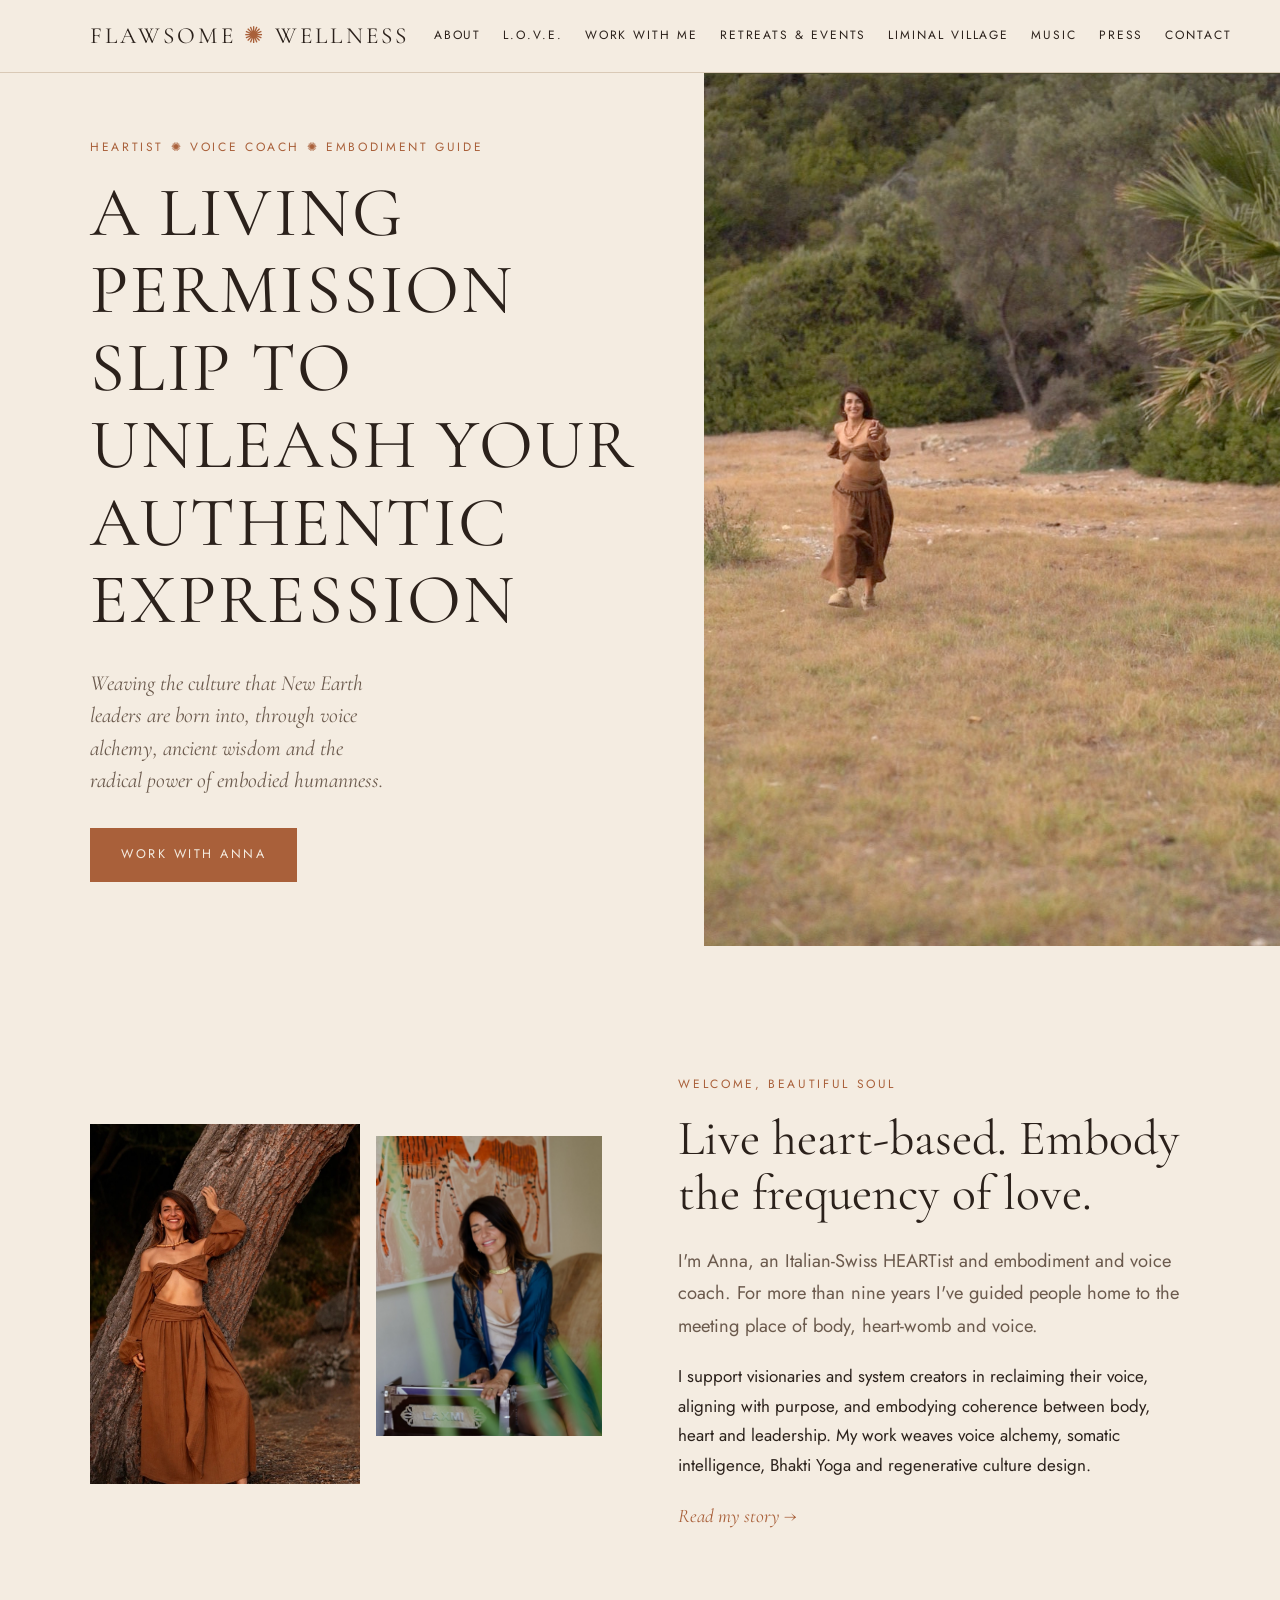
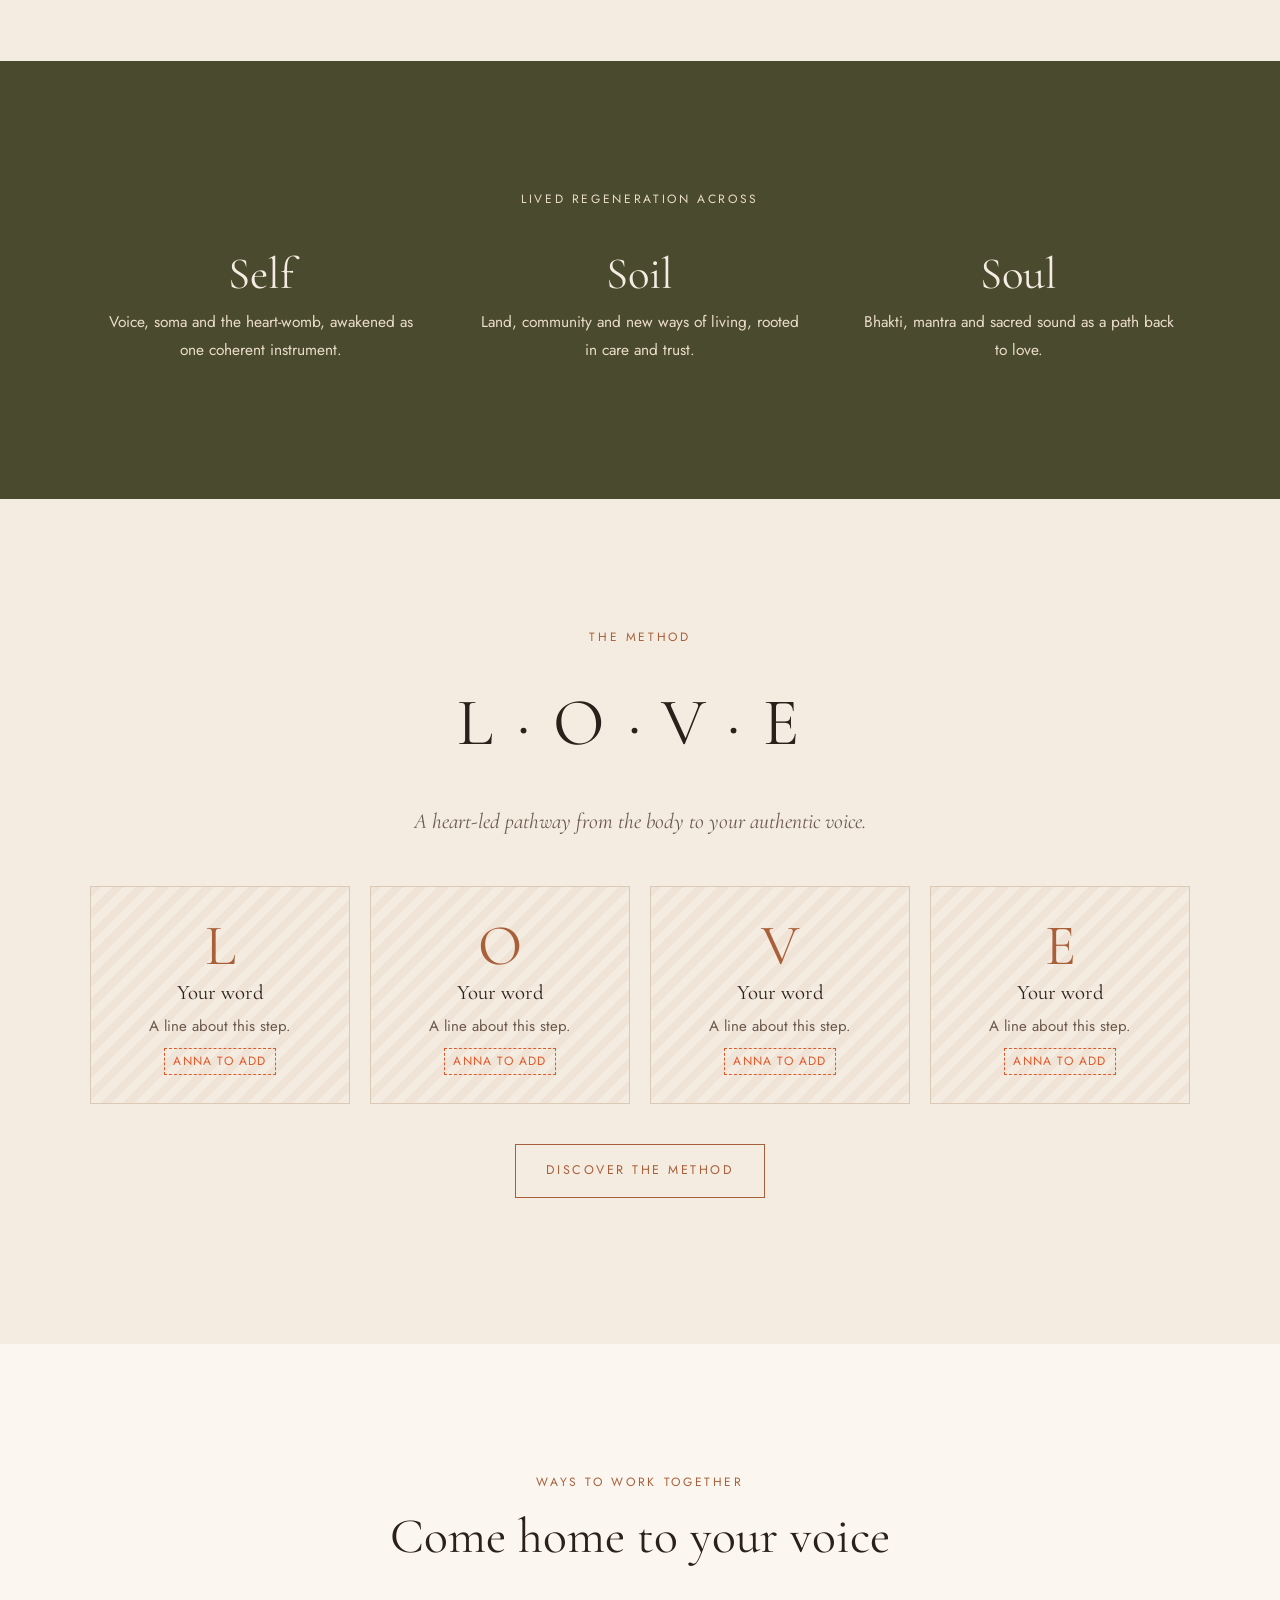
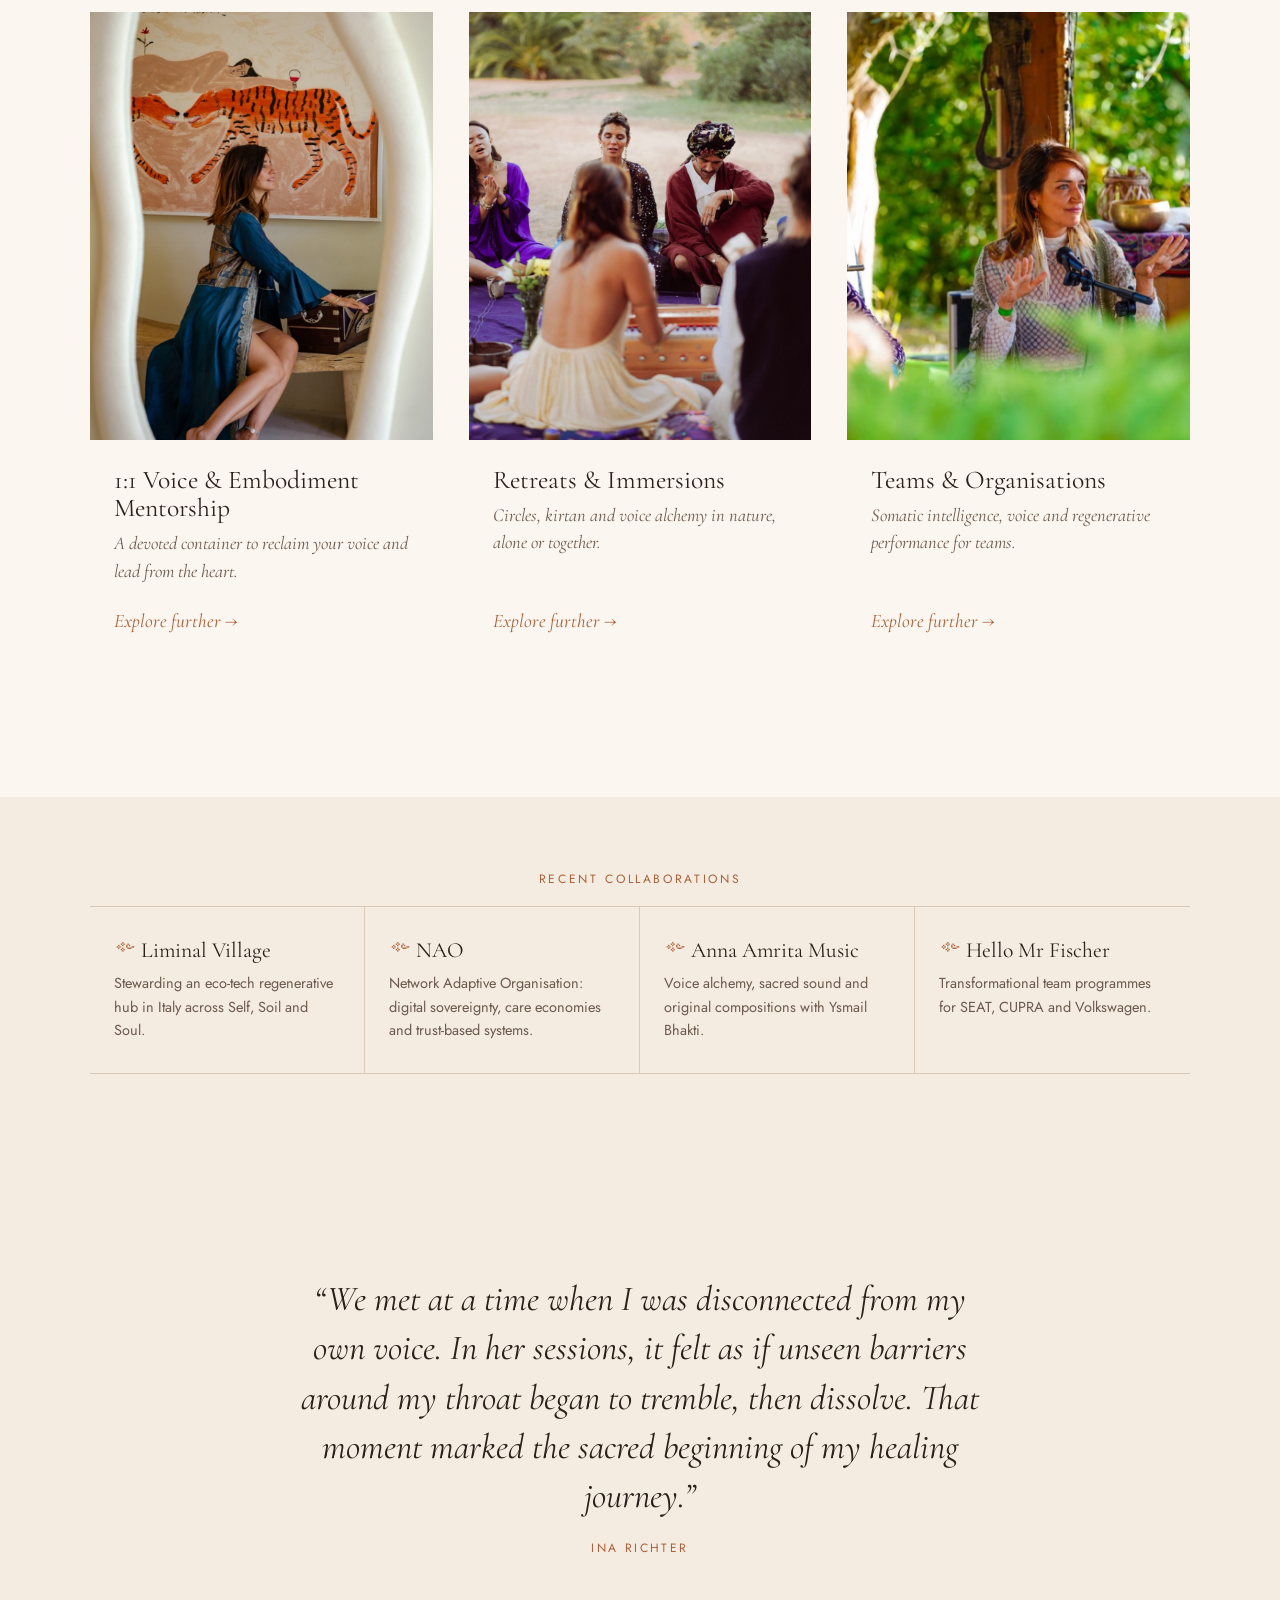
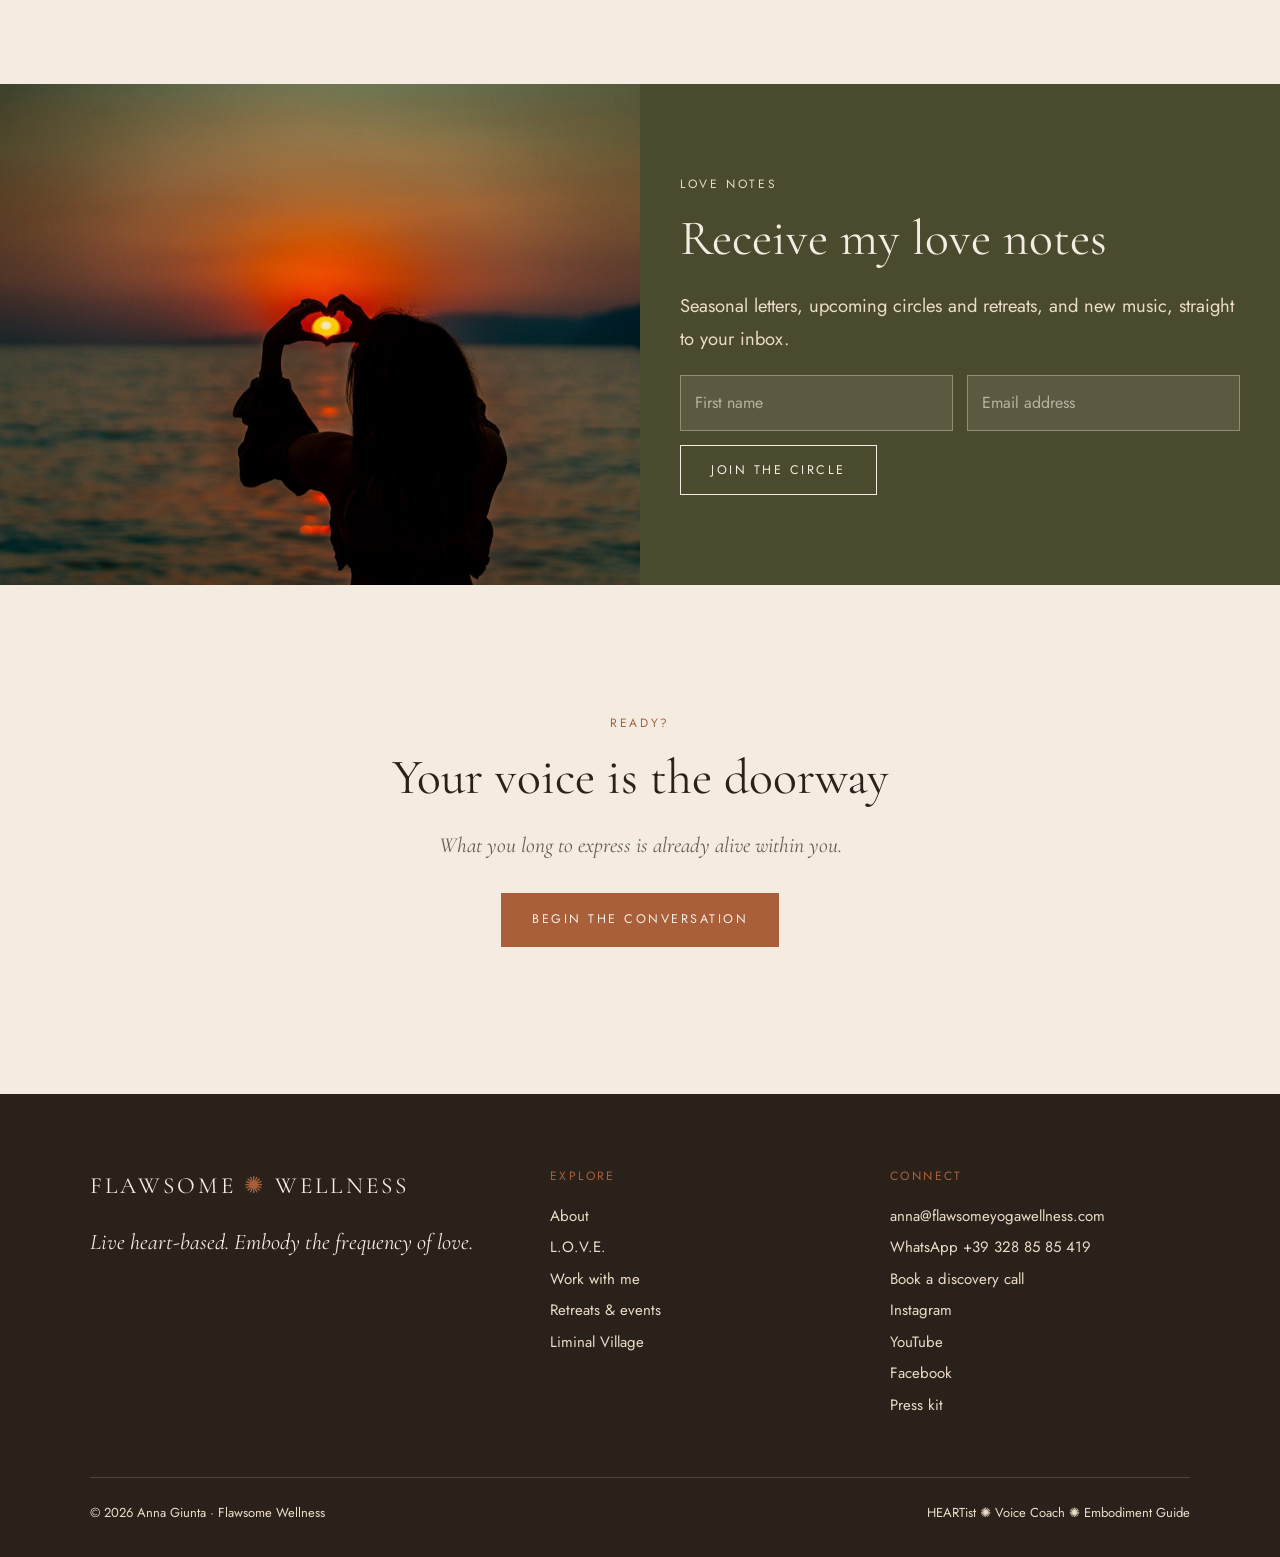
==== index.html @ 8e7a9f45 "Add content from the previous Flawsome site Story, Why Flawsome, training and testimonials on About;" ====
<!doctype html>
<html lang="en">
<head>
  <meta charset="utf-8">
  <meta name="viewport" content="width=device-width, initial-scale=1">
  <title>Flawsome Wellness · Anna Giunta</title>
  <meta name="description" content="Anna Giunta, HEARTist, voice coach and embodiment guide. Voice alchemy, somatic intelligence, Bhakti Yoga and regenerative culture design.">
  <meta property="og:title" content="Flawsome Wellness · Anna Giunta">
  <meta property="og:description" content="A living permission slip to unleash your authentic expression.">
  <meta property="og:image" content="assets/img/portrait-tree.jpg">
  <link rel="preconnect" href="https://fonts.googleapis.com">
  <link rel="preconnect" href="https://fonts.gstatic.com" crossorigin>
  <link href="https://fonts.googleapis.com/css2?family=Cormorant+Garamond:ital,wght@0,400;0,500;1,400&family=Jost:wght@400;500&display=swap" rel="stylesheet">
  <link rel="stylesheet" href="assets/css/style.css">
</head>
<body>
  <div data-header></div>

  <main>
    <section class="hero">
      <div class="hero-text">
        <span class="eyebrow">HEARTist ✺ Voice coach ✺ Embodiment guide</span>
        <h1>A living permission slip to unleash your authentic expression</h1>
        <p class="tagline">Weaving the culture that New Earth leaders are born into, through voice alchemy, ancient wisdom and the radical power of embodied humanness.</p>
        <div><a class="btn" href="work-with-me.html">Work with Anna</a></div>
      </div>
      <div class="hero-media">
        <video autoplay muted loop playsinline data-speed="0.5" poster="assets/video/hero-poster.jpg" aria-label="Anna running through a golden meadow">
          <source src="assets/video/hero-30s-720.mp4" type="video/mp4" media="(max-width: 860px)">
          <source src="assets/video/hero-30s-1080.mp4" type="video/mp4">
        </video>
      </div>
    </section>

    <section class="section">
      <div class="wrap split">
        <div class="photo-pair reveal">
          <img class="photo tall" src="assets/img/portrait-tree.jpg" alt="Anna smiling, leaning against a pine tree in cinnamon linen">
          <img class="photo tall" src="assets/img/harmonium-laxmi.jpg" alt="Anna playing harmonium with eyes closed">
        </div>
        <div class="reveal">
          <span class="eyebrow">Welcome, beautiful soul</span>
          <h2>Live heart-based. Embody the frequency of love.</h2>
          <p class="lead">I'm Anna, an Italian-Swiss HEARTist and embodiment and voice coach. For more than nine years I've guided people home to the meeting place of body, heart-womb and voice.</p>
          <p>I support visionaries and system creators in reclaiming their voice, aligning with purpose, and embodying coherence between body, heart and leadership. My work weaves voice alchemy, somatic intelligence, Bhakti Yoga and regenerative culture design.</p>
          <a class="more" href="about.html">Read my story →</a>
        </div>
      </div>
    </section>

    <section class="section bg-olive">
      <div class="wrap center">
        <span class="eyebrow">Lived regeneration across</span>
        <div class="grid-3" style="margin-top:2rem">
          <div class="pillar reveal">
            <div class="display">Self</div>
            <p>Voice, soma and the heart-womb, awakened as one coherent instrument.</p>
          </div>
          <div class="pillar reveal">
            <div class="display">Soil</div>
            <p>Land, community and new ways of living, rooted in care and trust.</p>
          </div>
          <div class="pillar reveal">
            <div class="display">Soul</div>
            <p>Bhakti, mantra and sacred sound as a path back to love.</p>
          </div>
        </div>
      </div>
    </section>

    <section class="section">
      <div class="wrap center">
        <span class="eyebrow">The method</span>
        <div class="love-word reveal">L·O·V·E</div>
        <p class="tagline narrow reveal" style="margin-bottom:3rem">A heart-led pathway from the body to your authentic voice.</p>
        <div class="grid-4">
          <div class="letter-card placeholder reveal"><p class="display">L</p><h3>Your word</h3><p>A line about this step.</p><span class="todo">Anna to add</span></div>
          <div class="letter-card placeholder reveal"><p class="display">O</p><h3>Your word</h3><p>A line about this step.</p><span class="todo">Anna to add</span></div>
          <div class="letter-card placeholder reveal"><p class="display">V</p><h3>Your word</h3><p>A line about this step.</p><span class="todo">Anna to add</span></div>
          <div class="letter-card placeholder reveal"><p class="display">E</p><h3>Your word</h3><p>A line about this step.</p><span class="todo">Anna to add</span></div>
        </div>
        <p style="margin-top:2.5rem"><a class="btn ghost" href="love-method.html">Discover the method</a></p>
      </div>
    </section>

    <section class="section bg-paper">
      <div class="wrap">
        <div class="center" style="margin-bottom:3rem">
          <span class="eyebrow">Ways to work together</span>
          <h2>Come home to your voice</h2>
        </div>
        <div class="grid-3">
          <a class="card reveal" href="work-with-me.html#mentorship">
            <div class="card-img"><img src="assets/img/tiger-mirror.jpg" alt="Anna at her harmonium beneath a tiger painting"></div>
            <div class="card-body"><h3>1:1 Voice &amp; Embodiment Mentorship</h3><p>A devoted container to reclaim your voice and lead from the heart.</p><span class="more">Explore further →</span></div>
          </a>
          <a class="card reveal" href="events.html">
            <div class="card-img"><img src="assets/img/kirtan-circle.jpg" alt="A kirtan circle singing with eyes closed"></div>
            <div class="card-body"><h3>Retreats &amp; Immersions</h3><p>Circles, kirtan and voice alchemy in nature, alone or together.</p><span class="more">Explore further →</span></div>
          </a>
          <a class="card reveal" href="work-with-me.html#teams">
            <div class="card-img"><img src="assets/img/talk-bowls.jpg" alt="Anna speaking at a microphone beside singing bowls"></div>
            <div class="card-body"><h3>Teams &amp; Organisations</h3><p>Somatic intelligence, voice and regenerative performance for teams.</p><span class="more">Explore further →</span></div>
          </a>
        </div>
      </div>
    </section>

    <section class="section tight">
      <div class="wrap">
        <p class="eyebrow center">Recent collaborations</p>
        <div class="collabs">
          <a class="collab" href="liminal-village.html" style="text-decoration:none"><h3><span class="orn">༻</span> Liminal Village</h3><p>Stewarding an eco-tech regenerative hub in Italy across Self, Soil and Soul.</p></a>
          <div class="collab"><h3><span class="orn">༻</span> NAO</h3><p>Network Adaptive Organisation: digital sovereignty, care economies and trust-based systems.</p></div>
          <a class="collab" href="music.html" style="text-decoration:none"><h3><span class="orn">༻</span> Anna Amrita Music</h3><p>Voice alchemy, sacred sound and original compositions with Ysmail Bhakti.</p></a>
          <div class="collab"><h3><span class="orn">༻</span> Hello Mr Fischer</h3><p>Transformational team programmes for SEAT, CUPRA and Volkswagen.</p></div>
        </div>
      </div>
    </section>

    <section class="section">
      <div class="narrow center reveal">
        <blockquote>
          “We met at a time when I was disconnected from my own voice. In her sessions, it felt as if unseen barriers around my throat began to tremble, then dissolve. That moment marked the sacred beginning of my healing journey.”
          <cite>Ina Richter</cite>
        </blockquote>
      </div>
    </section>

    <section class="newsletter bg-olive" id="love-notes">
      <img src="assets/img/heart-sun.jpg" alt="Hands forming a heart around the setting sun over the sea">
      <div class="inner">
        <span class="eyebrow">Love notes</span>
        <h2>Receive my love notes</h2>
        <p class="lead">Seasonal letters, upcoming circles and retreats, and new music, straight to your inbox.</p>
        <form class="form" name="love-notes" method="POST" data-netlify="true" netlify-honeypot="bot-field" action="thank-you.html">
          <input type="hidden" name="form-name" value="love-notes">
          <p class="hidden"><label>Leave empty <input name="bot-field"></label></p>
          <div class="row">
            <input type="text" name="first-name" placeholder="First name" aria-label="First name" required>
            <input type="email" name="email" placeholder="Email address" aria-label="Email address" required>
          </div>
          <div><button class="btn light" type="submit">Join the circle</button></div>
        </form>
      </div>
    </section>

    <section class="section center">
      <div class="narrow reveal">
        <span class="eyebrow">Ready?</span>
        <h2>Your voice is the doorway</h2>
        <p class="tagline">What you long to express is already alive within you.</p>
        <p style="margin-top:2rem"><a class="btn" href="contact.html">Begin the conversation</a></p>
      </div>
    </section>
  </main>

  <div data-footer></div>
  <script src="assets/js/main.js"></script>
</body>
</html>
---- assets/css/style.css ----
:root {
  --sand: #F4ECE1;
  --sand-deep: #EADCC9;
  --paper: #FBF6EF;
  --cinnamon: #A9603A;
  --cinnamon-dark: #8A4A2A;
  --ember: #E0592A;
  --olive: #4A4A2E;
  --ink: #2B211B;
  --muted: #6B5A4D;
  --line: #D9C9B6;
  --serif: "Cormorant Garamond", Georgia, serif;
  --sans: "Jost", system-ui, sans-serif;
  --wrap: 1180px;
  --gutter: clamp(16px, 4vw, 40px);
}

* { box-sizing: border-box; }
html { scroll-behavior: smooth; }
body {
  margin: 0;
  background: var(--sand);
  color: var(--ink);
  font-family: var(--sans);
  font-weight: 400;
  font-size: 17px;
  line-height: 1.75;
  -webkit-font-smoothing: antialiased;
}
img, video { max-width: 100%; display: block; }
a { color: inherit; }
p { margin: 0 0 1.1em; }

h1, h2, h3, .display {
  font-family: var(--serif);
  font-weight: 400;
  line-height: 1.1;
  margin: 0 0 .5em;
}
h1 { font-size: clamp(2.4rem, 5.5vw, 4.4rem); letter-spacing: .03em; text-transform: uppercase; }
h2 { font-size: clamp(2rem, 4vw, 3.1rem); }
h3 { font-size: 1.6rem; }
.eyebrow {
  font-family: var(--sans);
  font-size: 12px;
  letter-spacing: .22em;
  text-transform: uppercase;
  color: var(--cinnamon);
  margin: 0 0 1rem;
  display: block;
}
.tagline { font-family: var(--serif); font-style: italic; font-size: 1.35rem; line-height: 1.5; color: var(--muted); }
.lead { font-size: 1.15rem; color: var(--muted); }
.orn { color: var(--cinnamon); }

.wrap { max-width: var(--wrap); margin: 0 auto; padding: 0 var(--gutter); }
.narrow { max-width: 760px; margin: 0 auto; padding: 0 var(--gutter); }
.section { padding: clamp(64px, 10vw, 128px) 0; }
.section.tight { padding: clamp(40px, 6vw, 72px) 0; }
.center { text-align: center; }
.bg-paper { background: var(--paper); }
.bg-olive { background: var(--olive); color: var(--sand); }
.bg-olive .eyebrow { color: var(--sand-deep); }
.bg-olive .tagline, .bg-olive .lead { color: var(--sand-deep); }
.bg-ink { background: var(--ink); color: var(--sand); }

/* Header */
.site-header {
  position: sticky; top: 0; z-index: 50;
  /* Solid, not backdrop-filter: a filter would trap the fixed phone menu inside the header. */
  background: var(--sand);
  border-bottom: 1px solid var(--line);
}
.site-header .wrap { display: flex; align-items: center; justify-content: space-between; height: 72px; gap: 24px; }
.brand { font-family: var(--serif); font-size: 1.45rem; letter-spacing: .14em; text-decoration: none; white-space: nowrap; }
.brand span { color: var(--cinnamon); }
.nav { display: flex; gap: 22px; align-items: center; }
.nav a {
  text-decoration: none; font-size: 12px; letter-spacing: .16em; text-transform: uppercase; white-space: nowrap;
  padding: 6px 0; border-bottom: 1px solid transparent; transition: border-color .2s, color .2s;
}
.nav a:hover, .nav a[aria-current="page"] { color: var(--cinnamon); border-color: var(--cinnamon); }
.nav-toggle {
  display: none; background: none; border: 0; padding: 8px; cursor: pointer; color: var(--ink);
  font-size: 12px; letter-spacing: .2em; text-transform: uppercase; font-family: var(--sans);
}

@media (max-width: 1240px) {
  .nav-toggle { display: block; }
  .nav {
    position: fixed; inset: 72px 0 0 0; background: var(--sand);
    flex-direction: column; justify-content: flex-start; gap: 6px; padding: 32px var(--gutter);
    transform: translateY(-8px); opacity: 0; pointer-events: none; transition: opacity .25s, transform .25s;
  }
  .nav a { font-size: 15px; padding: 12px 0; }
  body.nav-open .nav { opacity: 1; transform: none; pointer-events: auto; }
  body.nav-open { overflow: hidden; }
}
@media (max-width: 480px) {
  .brand { font-size: 1.15rem; letter-spacing: .1em; }
}

/* Buttons */
.btn {
  display: inline-block; text-decoration: none; cursor: pointer;
  font-family: var(--sans); font-size: 12.5px; letter-spacing: .2em; text-transform: uppercase;
  padding: 15px 30px; border: 1px solid var(--cinnamon); background: var(--cinnamon); color: var(--sand);
  transition: background .2s, color .2s;
}
.btn:hover { background: var(--cinnamon-dark); border-color: var(--cinnamon-dark); }
.btn.ghost { background: transparent; color: var(--cinnamon); }
.btn.ghost:hover { background: var(--cinnamon); color: var(--sand); }
.btn.light { background: transparent; border-color: var(--sand); color: var(--sand); }
.btn.light:hover { background: var(--sand); color: var(--ink); }
.more { font-family: var(--serif); font-style: italic; font-size: 1.2rem; color: var(--cinnamon); text-decoration: none; }
.more:hover { text-decoration: underline; text-underline-offset: 4px; }

/* Hero */
.hero { display: grid; grid-template-columns: 1.1fr .9fr; min-height: calc(100vh - 72px); }
.hero-text { display: flex; flex-direction: column; justify-content: center; padding: 64px var(--gutter) 64px max(var(--gutter), calc((100vw - var(--wrap)) / 2 + var(--gutter))); }
.hero-text h1 { margin-bottom: .4em; }
.hero-text .tagline { max-width: 34ch; margin-bottom: 2rem; }
.hero-media { position: relative; overflow: hidden; background: var(--olive); container-type: size; }
/* The source clip is recorded sideways, so it is turned upright here.
   Before rotation the clip's right edge is the top of the picture, so a high
   x position keeps the crop near the top, where Anna's face stays as she runs closer. */
.hero-media video {
  position: absolute; top: 50%; left: 50%;
  width: 100cqh; height: 100cqw; max-width: none; object-fit: cover;
  object-position: 90% 50%;
  transform: translate(-50%, -50%) rotate(-90deg);
}
@media (max-width: 860px) {
  .hero { grid-template-columns: 1fr; min-height: 0; }
  .hero-media { order: -1; width: 100%; aspect-ratio: 4 / 5; max-height: 82vh; }
  .hero-text { padding: 48px var(--gutter); }
}

.page-hero { position: relative; min-height: 62vh; display: flex; align-items: flex-end; color: var(--sand); }
.page-hero img { position: absolute; inset: 0; width: 100%; height: 100%; object-fit: cover; }
.page-hero::after {
  content: ""; position: absolute; inset: 0;
  background:
    linear-gradient(to top, rgba(43,33,27,.82), rgba(43,33,27,.1) 65%),
    linear-gradient(to right, rgba(43,33,27,.45), rgba(43,33,27,0) 60%);
}
.page-hero .wrap { position: relative; z-index: 1; padding-bottom: 56px; width: 100%; }
.page-hero .eyebrow { color: var(--sand-deep); }
.page-hero .tagline { color: var(--sand-deep); max-width: 40ch; }

/* Layout */
.split { display: grid; grid-template-columns: 1fr 1fr; gap: clamp(32px, 6vw, 88px); align-items: center; }
.split.reverse > :first-child { order: 2; }
.grid-3 { display: grid; grid-template-columns: repeat(3, 1fr); gap: clamp(20px, 3vw, 36px); }
.grid-4 { display: grid; grid-template-columns: repeat(4, 1fr); gap: 20px; }
.grid-2 { display: grid; grid-template-columns: repeat(2, 1fr); gap: clamp(20px, 3vw, 36px); }
@media (max-width: 860px) {
  .split, .grid-3, .grid-2 { grid-template-columns: 1fr; }
  .split.reverse > :first-child { order: 0; }
  .grid-4 { grid-template-columns: repeat(2, 1fr); }
}
.photo { width: 100%; object-fit: cover; }
.photo.tall { aspect-ratio: 3 / 4; }
.photo.wide { aspect-ratio: 3 / 2; }
.photo-pair { display: grid; grid-template-columns: 1.2fr 1fr; gap: 16px; align-items: end; }
.photo-pair img:last-child { margin-bottom: 48px; }

/* Pillars */
.pillar { text-align: center; padding: 8px 12px; }
.pillar .display { font-size: 2.8rem; margin-bottom: .2em; }
.pillar p { color: var(--sand-deep); font-size: 15.5px; margin: 0; }
.pillar .orn { color: var(--sand-deep); }

/* L.O.V.E. */
.love-word { font-family: var(--serif); font-size: clamp(2.4rem, 6vw, 4.2rem); letter-spacing: .35em; margin: 0 0 1.5rem; }
.letter-card { background: var(--paper); border: 1px solid var(--line); padding: 28px 22px; text-align: center; }
.letter-card .display { font-size: 3.6rem; color: var(--cinnamon); margin: 0; }
.letter-card h3 { font-size: 1.3rem; margin: .2em 0 .4em; }
.letter-card p { font-size: 15px; color: var(--muted); margin: 0; }
.placeholder { background: repeating-linear-gradient(-45deg, transparent 0 8px, rgba(169,96,58,.06) 8px 16px); }
.todo { display: inline-block; font-size: 12px; letter-spacing: .1em; text-transform: uppercase; color: var(--ember); border: 1px dashed var(--ember); padding: 2px 8px; margin-top: 8px; }

.love-step { display: grid; grid-template-columns: 140px 1fr; gap: 32px; padding: 48px 0; border-top: 1px solid var(--line); }
.love-step .display { font-size: 7rem; line-height: .9; color: var(--cinnamon); margin: 0; }
@media (max-width: 640px) { .love-step { grid-template-columns: 1fr; gap: 8px; } .love-step .display { font-size: 5rem; } }

/* Cards */
.card { background: var(--paper); text-decoration: none; display: flex; flex-direction: column; }
.card img { aspect-ratio: 4 / 5; object-fit: cover; width: 100%; transition: transform .6s ease; }
.card .card-img { overflow: hidden; }
.card:hover img { transform: scale(1.03); }
.card-body { padding: 26px 24px 30px; display: flex; flex-direction: column; flex: 1; }
.card-body h3 { margin-bottom: .3em; }
.card-body p { font-family: var(--serif); font-style: italic; font-size: 1.15rem; color: var(--muted); line-height: 1.5; flex: 1; }

/* Collaborations */
.collabs { display: grid; grid-template-columns: repeat(4, 1fr); border-top: 1px solid var(--line); border-bottom: 1px solid var(--line); }
.collab { padding: 32px 24px; border-right: 1px solid var(--line); }
.collab:last-child { border-right: 0; }
.collab h3 { font-size: 1.35rem; margin-bottom: .4em; }
.collab p { font-size: 14.5px; color: var(--muted); margin: 0; line-height: 1.6; }
@media (max-width: 860px) { .collabs { grid-template-columns: 1fr 1fr; } .collab:nth-child(2) { border-right: 0; } .collab:nth-child(-n+2) { border-bottom: 1px solid var(--line); } }
@media (max-width: 520px) { .collabs { grid-template-columns: 1fr; } .collab { border-right: 0; border-bottom: 1px solid var(--line); } .collab:last-child { border-bottom: 0; } }

/* Quote */
blockquote { margin: 0; font-family: var(--serif); font-style: italic; font-size: clamp(1.5rem, 3vw, 2.2rem); line-height: 1.4; }
blockquote cite { display: block; margin-top: 1.2rem; font-family: var(--sans); font-style: normal; font-size: 12px; letter-spacing: .2em; text-transform: uppercase; color: var(--cinnamon); }

/* Testimonials */
.quotes { display: grid; gap: 16px; }
.quote { margin: 0; background: var(--paper); border-left: 2px solid var(--cinnamon); padding: 20px 22px; }
.quote blockquote { font-size: 1.25rem; line-height: 1.45; }
.quote figcaption { margin-top: 10px; font-size: 12px; letter-spacing: .2em; text-transform: uppercase; color: var(--cinnamon); }
.price-list { list-style: none; padding: 0; margin: 1rem 0 0; }
.price-list li { display: flex; justify-content: space-between; gap: 16px; padding: 10px 0; border-bottom: 1px solid var(--line); }
.price-list li span:last-child { font-family: var(--serif); font-size: 1.2rem; color: var(--cinnamon); white-space: nowrap; }
.bg-olive .price-list li { border-color: rgba(244,236,225,.25); }
.bg-olive .price-list li span:last-child { color: var(--sand); }

/* Lists */
.clean { list-style: none; padding: 0; margin: 0; }
.clean li { padding: 14px 0; border-bottom: 1px solid var(--line); }
.clean li:first-child { border-top: 1px solid var(--line); }

/* Events */
.event { display: grid; grid-template-columns: 160px 1fr auto; gap: 24px; align-items: center; padding: 28px 0; border-bottom: 1px solid var(--line); }
.event:first-child { border-top: 1px solid var(--line); }
.event .date { font-family: var(--serif); font-size: 1.5rem; color: var(--cinnamon); line-height: 1.2; }
.event h3 { font-size: 1.5rem; margin: 0 0 .2em; }
.event p { margin: 0; color: var(--muted); font-size: 15px; }
@media (max-width: 720px) { .event { grid-template-columns: 1fr; gap: 8px; } }

/* Forms */
.form { display: grid; gap: 14px; }
.form .row { display: grid; grid-template-columns: 1fr 1fr; gap: 14px; }
@media (max-width: 560px) { .form .row { grid-template-columns: 1fr; } }
label { font-size: 12px; letter-spacing: .16em; text-transform: uppercase; color: var(--muted); display: block; margin-bottom: 6px; }
input, textarea, select {
  width: 100%; font: inherit; font-size: 16px; color: var(--ink);
  background: var(--paper); border: 1px solid var(--line); padding: 13px 14px; border-radius: 0;
}
input:focus, textarea:focus, select:focus { outline: 2px solid var(--cinnamon); outline-offset: -1px; }
.bg-olive input { background: rgba(244,236,225,.1); border-color: rgba(244,236,225,.35); color: var(--sand); }
.bg-olive input::placeholder { color: rgba(244,236,225,.6); }
.hidden { position: absolute; left: -9999px; }
.consent { display: flex; gap: 10px; align-items: flex-start; font-size: 13px; text-transform: none; letter-spacing: 0; }
.consent input { width: auto; margin-top: 5px; }

/* Newsletter band */
.newsletter { display: grid; grid-template-columns: 1fr 1fr; }
.newsletter img { width: 100%; height: 100%; object-fit: cover; min-height: 360px; }
.newsletter .inner { padding: clamp(40px, 7vw, 96px) var(--gutter); display: flex; flex-direction: column; justify-content: center; }
@media (max-width: 860px) { .newsletter { grid-template-columns: 1fr; } .newsletter img { min-height: 260px; max-height: 340px; } }

/* Gallery */
.gallery { columns: 3 260px; column-gap: 16px; }
.gallery img { width: 100%; margin-bottom: 16px; break-inside: avoid; }

/* Footer */
.site-footer { background: var(--ink); color: var(--sand-deep); padding: 72px 0 32px; font-size: 15px; }
.site-footer a { text-decoration: none; }
.site-footer a:hover { color: var(--sand); text-decoration: underline; }
.footer-grid { display: grid; grid-template-columns: 1.4fr 1fr 1fr; gap: 40px; }
.footer-grid h4 { font-family: var(--sans); font-weight: 400; font-size: 12px; letter-spacing: .2em; text-transform: uppercase; color: var(--cinnamon); margin: 0 0 14px; }
.footer-grid ul { list-style: none; margin: 0; padding: 0; line-height: 2.1; }
.footer-quote { font-family: var(--serif); font-style: italic; font-size: 1.4rem; color: var(--sand); line-height: 1.4; }
.footer-bottom { border-top: 1px solid rgba(217,201,182,.2); margin-top: 56px; padding-top: 24px; display: flex; justify-content: space-between; gap: 16px; flex-wrap: wrap; font-size: 13px; }
@media (max-width: 760px) { .footer-grid { grid-template-columns: 1fr; } }

/* Reveal */
.reveal { opacity: 0; transform: translateY(24px); transition: opacity .9s ease, transform .9s ease; }
.reveal.in { opacity: 1; transform: none; }
@media (prefers-reduced-motion: reduce) {
  .reveal { opacity: 1; transform: none; transition: none; }
  html { scroll-behavior: auto; }
}
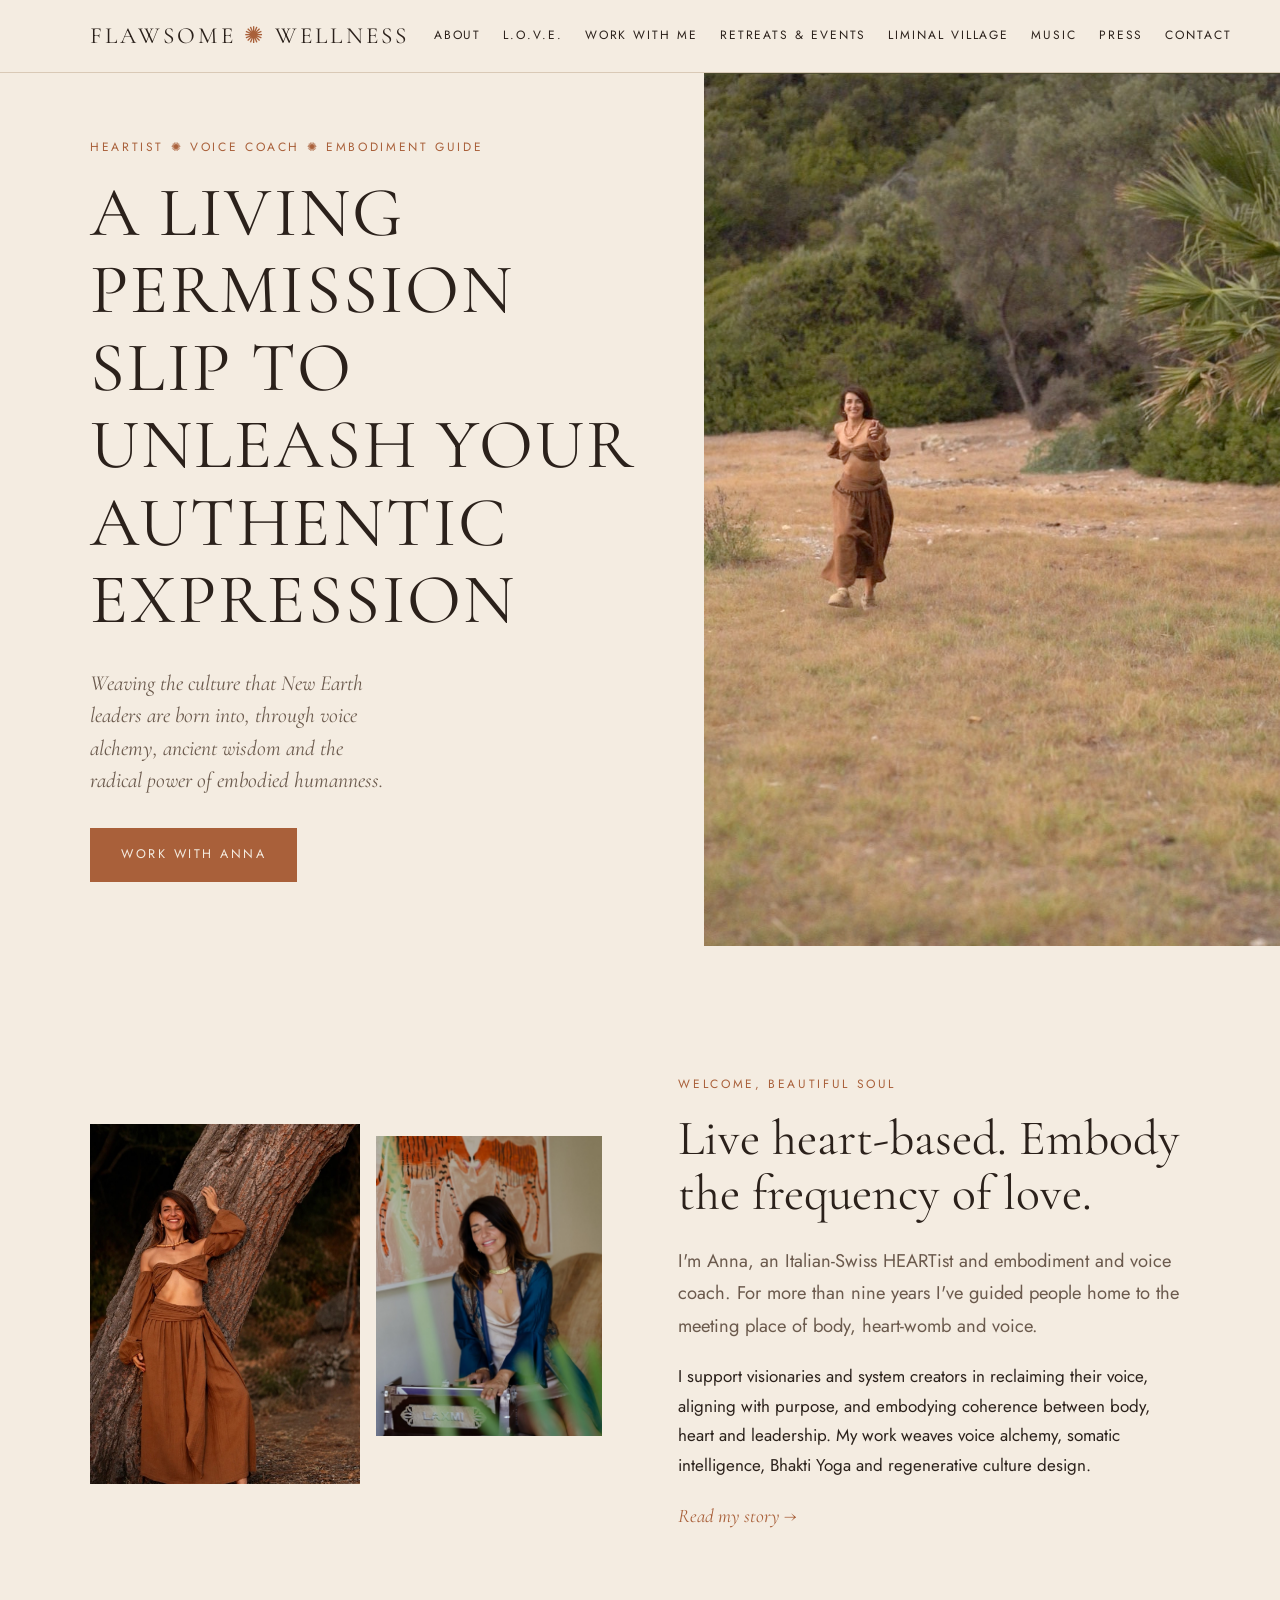
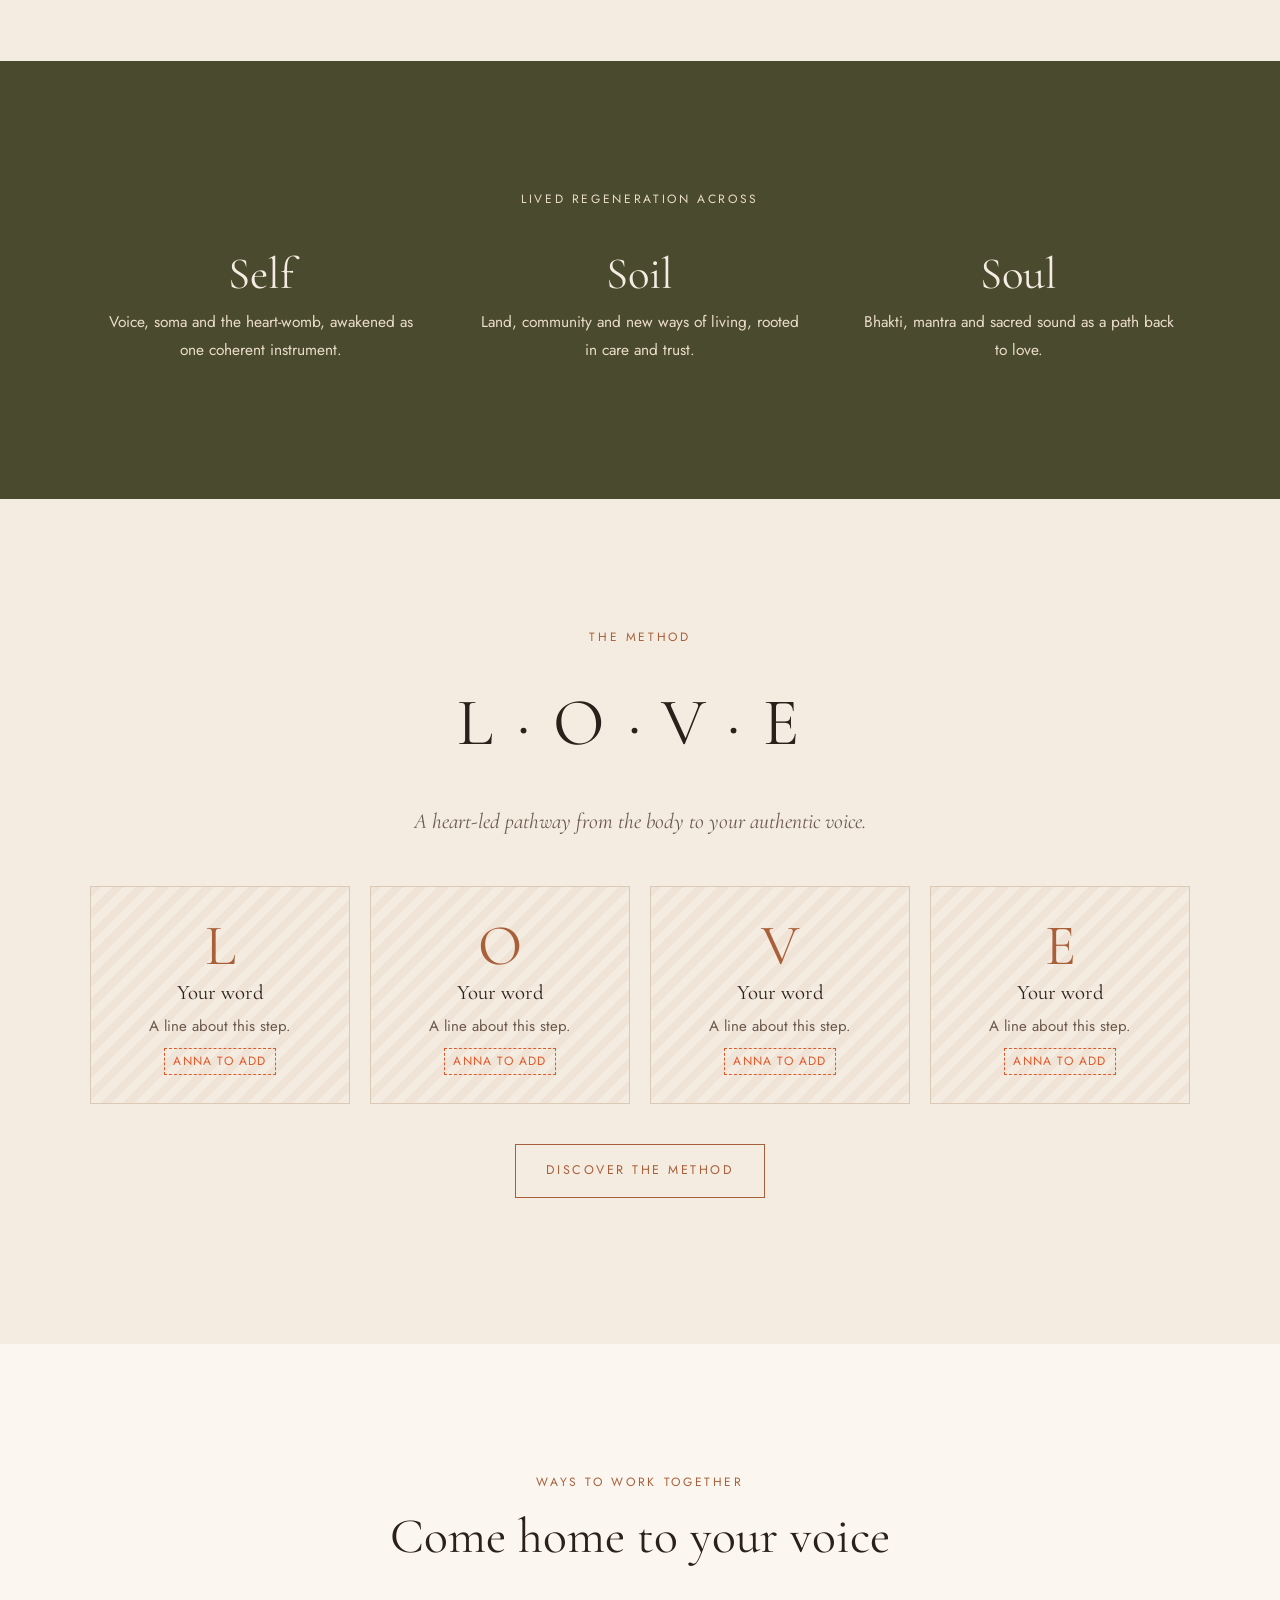
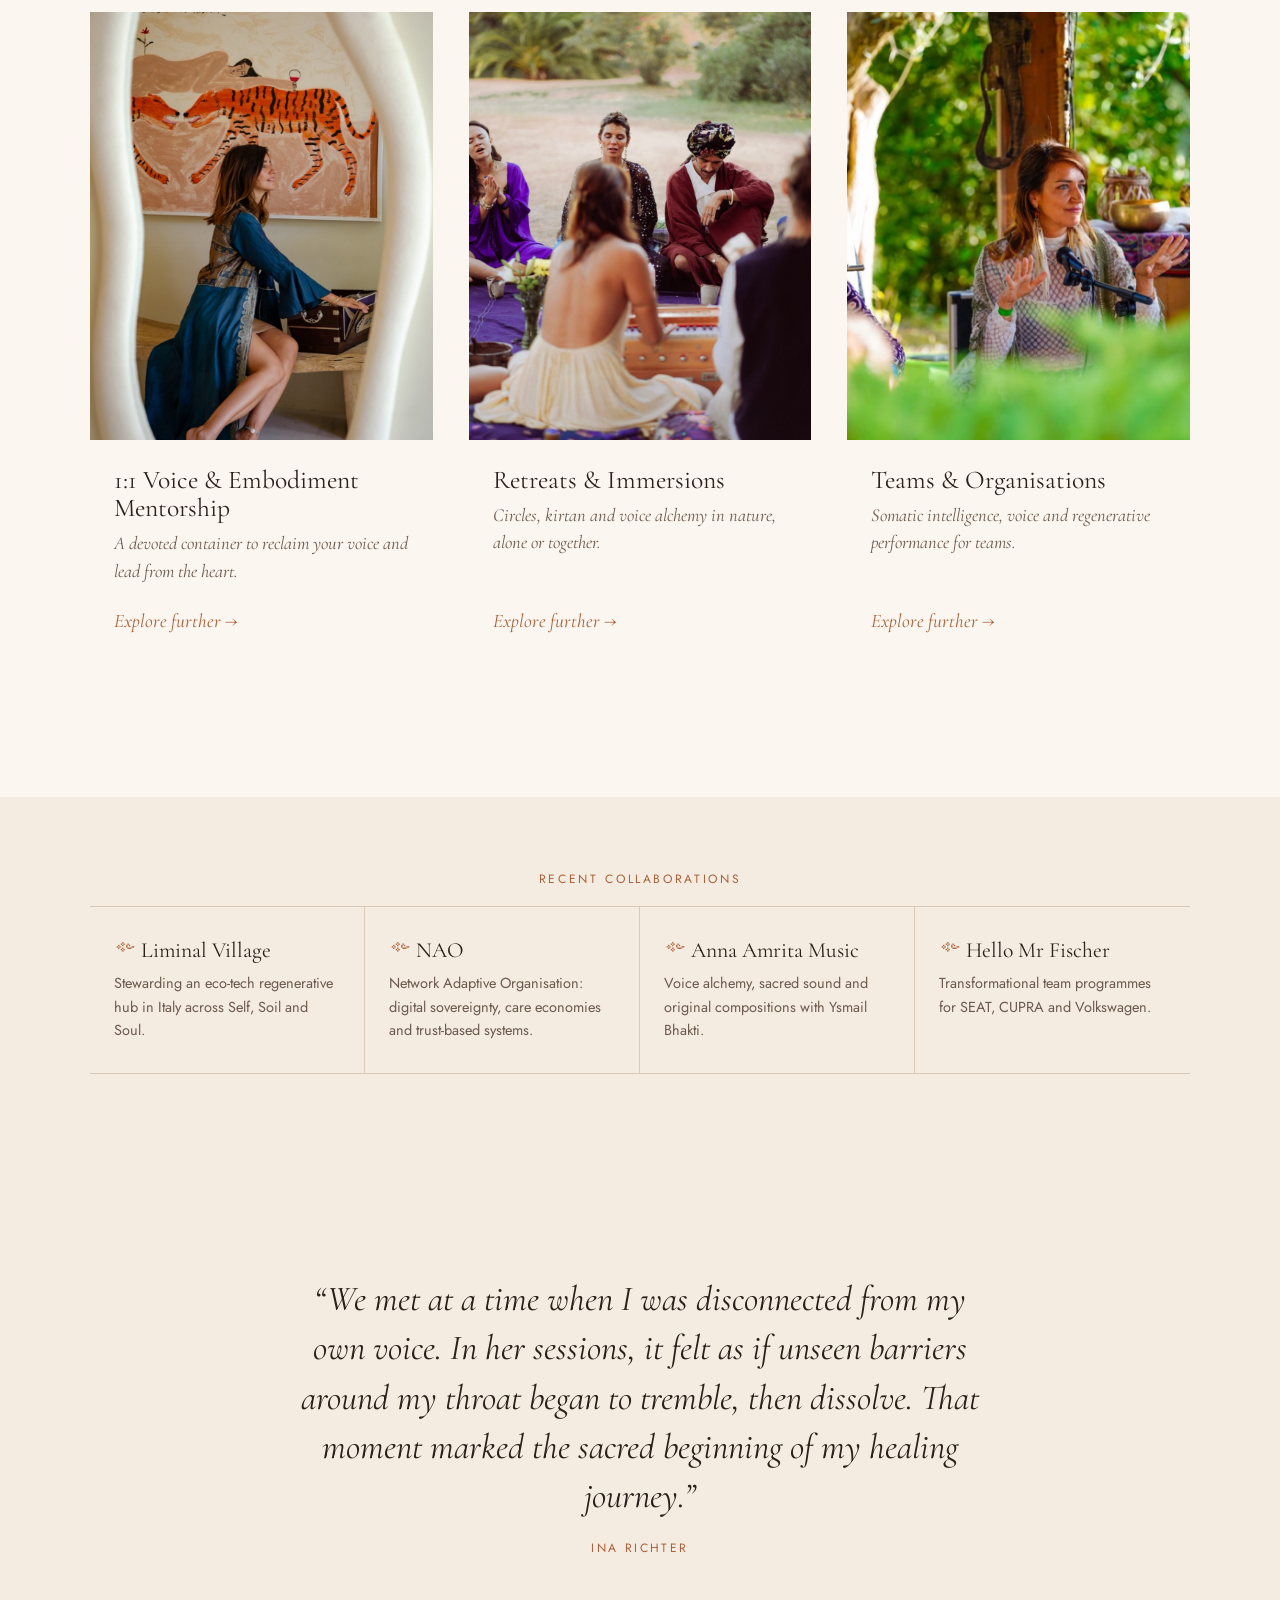
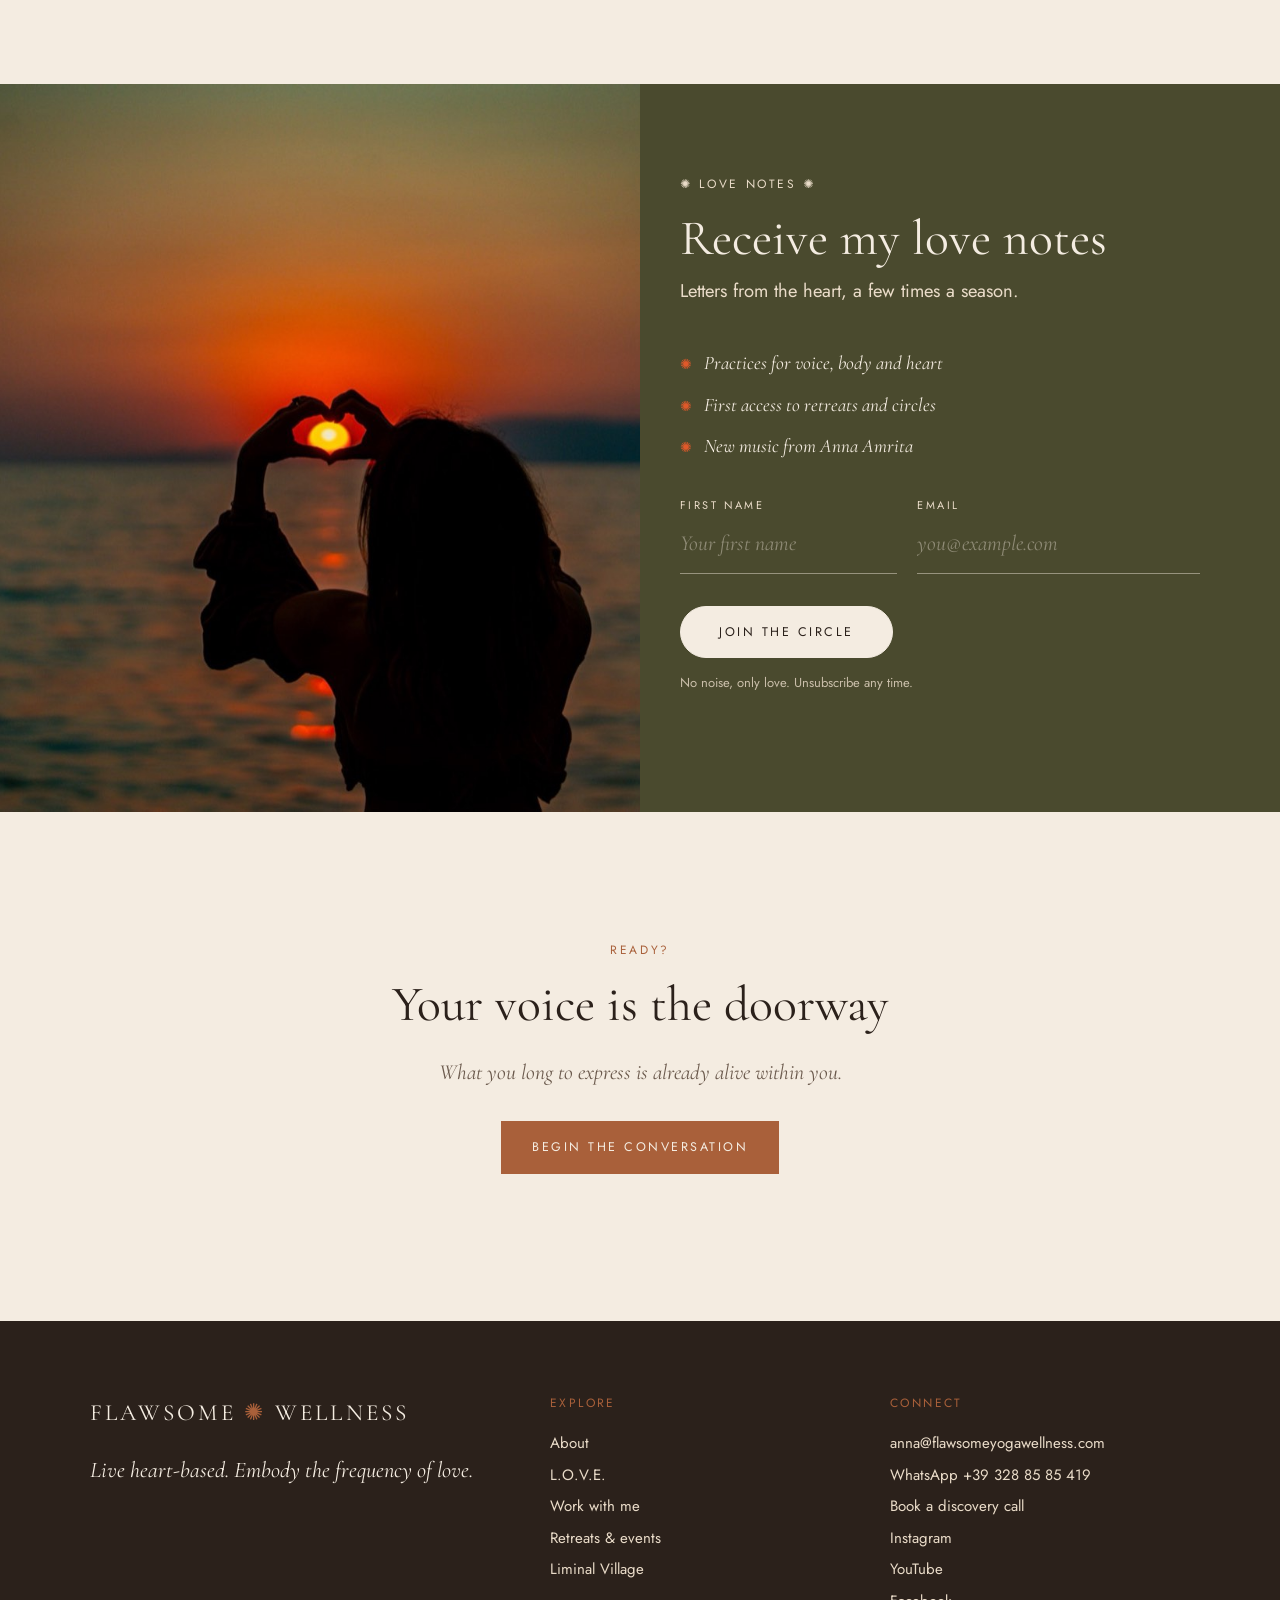
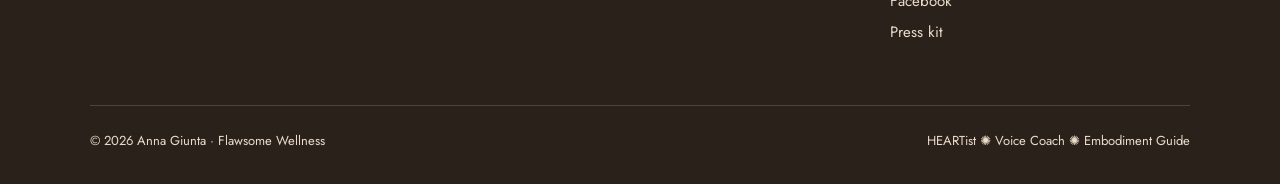
==== commit 17b6cf3f: "Connect Love notes signup to Mailchimp Replaces the Netlify newsletter form with a custom-styled for" ====
--- a/index.html
+++ b/index.html
@@ -130,18 +130,37 @@
     <section class="newsletter bg-olive" id="love-notes">
       <img src="assets/img/heart-sun.jpg" alt="Hands forming a heart around the setting sun over the sea">
       <div class="inner">
-        <span class="eyebrow">Love notes</span>
+        <span class="eyebrow">✺ Love notes ✺</span>
         <h2>Receive my love notes</h2>
-        <p class="lead">Seasonal letters, upcoming circles and retreats, and new music, straight to your inbox.</p>
-        <form class="form" name="love-notes" method="POST" data-netlify="true" netlify-honeypot="bot-field" action="thank-you.html">
-          <input type="hidden" name="form-name" value="love-notes">
-          <p class="hidden"><label>Leave empty <input name="bot-field"></label></p>
-          <div class="row">
-            <input type="text" name="first-name" placeholder="First name" aria-label="First name" required>
-            <input type="email" name="email" placeholder="Email address" aria-label="Email address" required>
+        <p class="lead">Letters from the heart, a few times a season.</p>
+        <ul class="perks">
+          <li>Practices for voice, body and heart</li>
+          <li>First access to retreats and circles</li>
+          <li>New music from Anna Amrita</li>
+        </ul>
+        <!-- Posts to Mailchimp (audience "You are Flawsome"); main.js submits it in the page and shows the reply. -->
+        <form class="signup" data-mailchimp
+              action="https://flawsomeyogawellness.us19.list-manage.com/subscribe/post?u=e8297d9feaf8e81e45d71e259&amp;id=4d6e72eeb4&amp;f_id=005db8e7f0"
+              method="post" target="_blank" novalidate>
+          <div class="signup-fields">
+            <label class="field">
+              <span>First name</span>
+              <input type="text" name="FNAME" autocomplete="given-name" placeholder="Your first name">
+            </label>
+            <label class="field">
+              <span>Email</span>
+              <input type="email" name="EMAIL" autocomplete="email" placeholder="you@example.com" required>
+            </label>
           </div>
-          <div><button class="btn light" type="submit">Join the circle</button></div>
+          <div aria-hidden="true" class="hidden"><input type="text" name="b_e8297d9feaf8e81e45d71e259_4d6e72eeb4" tabindex="-1" value=""></div>
+          <button class="btn signup-btn" type="submit">Join the circle</button>
+          <p class="signup-note">No noise, only love. Unsubscribe any time.</p>
+          <p class="signup-msg" role="status" aria-live="polite"></p>
         </form>
+        <div class="signup-done" hidden>
+          <p class="display">Welcome to the circle ✺</p>
+          <p>Check your inbox and confirm your email to receive your first love note.</p>
+        </div>
       </div>
     </section>
 
--- a/assets/css/style.css
+++ b/assets/css/style.css
@@ -252,6 +252,32 @@
 .newsletter .inner { padding: clamp(40px, 7vw, 96px) var(--gutter); display: flex; flex-direction: column; justify-content: center; }
 @media (max-width: 860px) { .newsletter { grid-template-columns: 1fr; } .newsletter img { min-height: 260px; max-height: 340px; } }
 
+/* Love notes signup (Mailchimp) */
+.newsletter .inner h2 { margin-bottom: .2em; }
+.perks { list-style: none; padding: 0; margin: 1.2rem 0 2rem; display: grid; gap: 8px; }
+.perks li { font-family: var(--serif); font-style: italic; font-size: 1.2rem; color: var(--sand); }
+.perks li::before { content: "✺"; color: var(--ember); font-style: normal; font-size: .9rem; margin-right: 12px; }
+.signup { max-width: 520px; }
+.signup-fields { display: grid; grid-template-columns: 1fr 1.3fr; gap: 20px; margin-bottom: 26px; }
+@media (max-width: 560px) { .signup-fields { grid-template-columns: 1fr; } }
+.field span { display: block; font-size: 11px; letter-spacing: .22em; text-transform: uppercase; color: var(--sand-deep); margin-bottom: 4px; }
+.newsletter .field input {
+  background: transparent; border: 0; border-bottom: 1px solid rgba(244,236,225,.45);
+  color: var(--sand); font-family: var(--serif); font-size: 1.35rem; padding: 6px 0 10px;
+  transition: border-color .2s;
+}
+.newsletter .field input::placeholder { color: rgba(244,236,225,.4); font-style: italic; }
+.newsletter .field input:focus { outline: none; border-bottom-color: var(--ember); }
+.newsletter .field input[aria-invalid="true"] { border-bottom-color: var(--ember); }
+.signup-btn { background: var(--sand); border-color: var(--sand); color: var(--ink); border-radius: 999px; padding: 16px 38px; }
+.signup-btn:hover { background: var(--ember); border-color: var(--ember); color: var(--sand); }
+.signup-btn[disabled] { opacity: .6; cursor: wait; }
+.signup-note { font-size: 13px; color: var(--sand-deep); margin: 14px 0 0; opacity: .8; }
+.signup-msg { min-height: 1.4em; margin: 8px 0 0; font-size: 14px; color: #F6C9A8; }
+.signup-done { border-top: 1px solid rgba(244,236,225,.3); padding-top: 24px; max-width: 520px; }
+.signup-done .display { font-size: 2.2rem; color: var(--sand); margin-bottom: .3em; }
+.signup-done p:last-child { color: var(--sand-deep); }
+
 /* Gallery */
 .gallery { columns: 3 260px; column-gap: 16px; }
 .gallery img { width: 100%; margin-bottom: 16px; break-inside: avoid; }
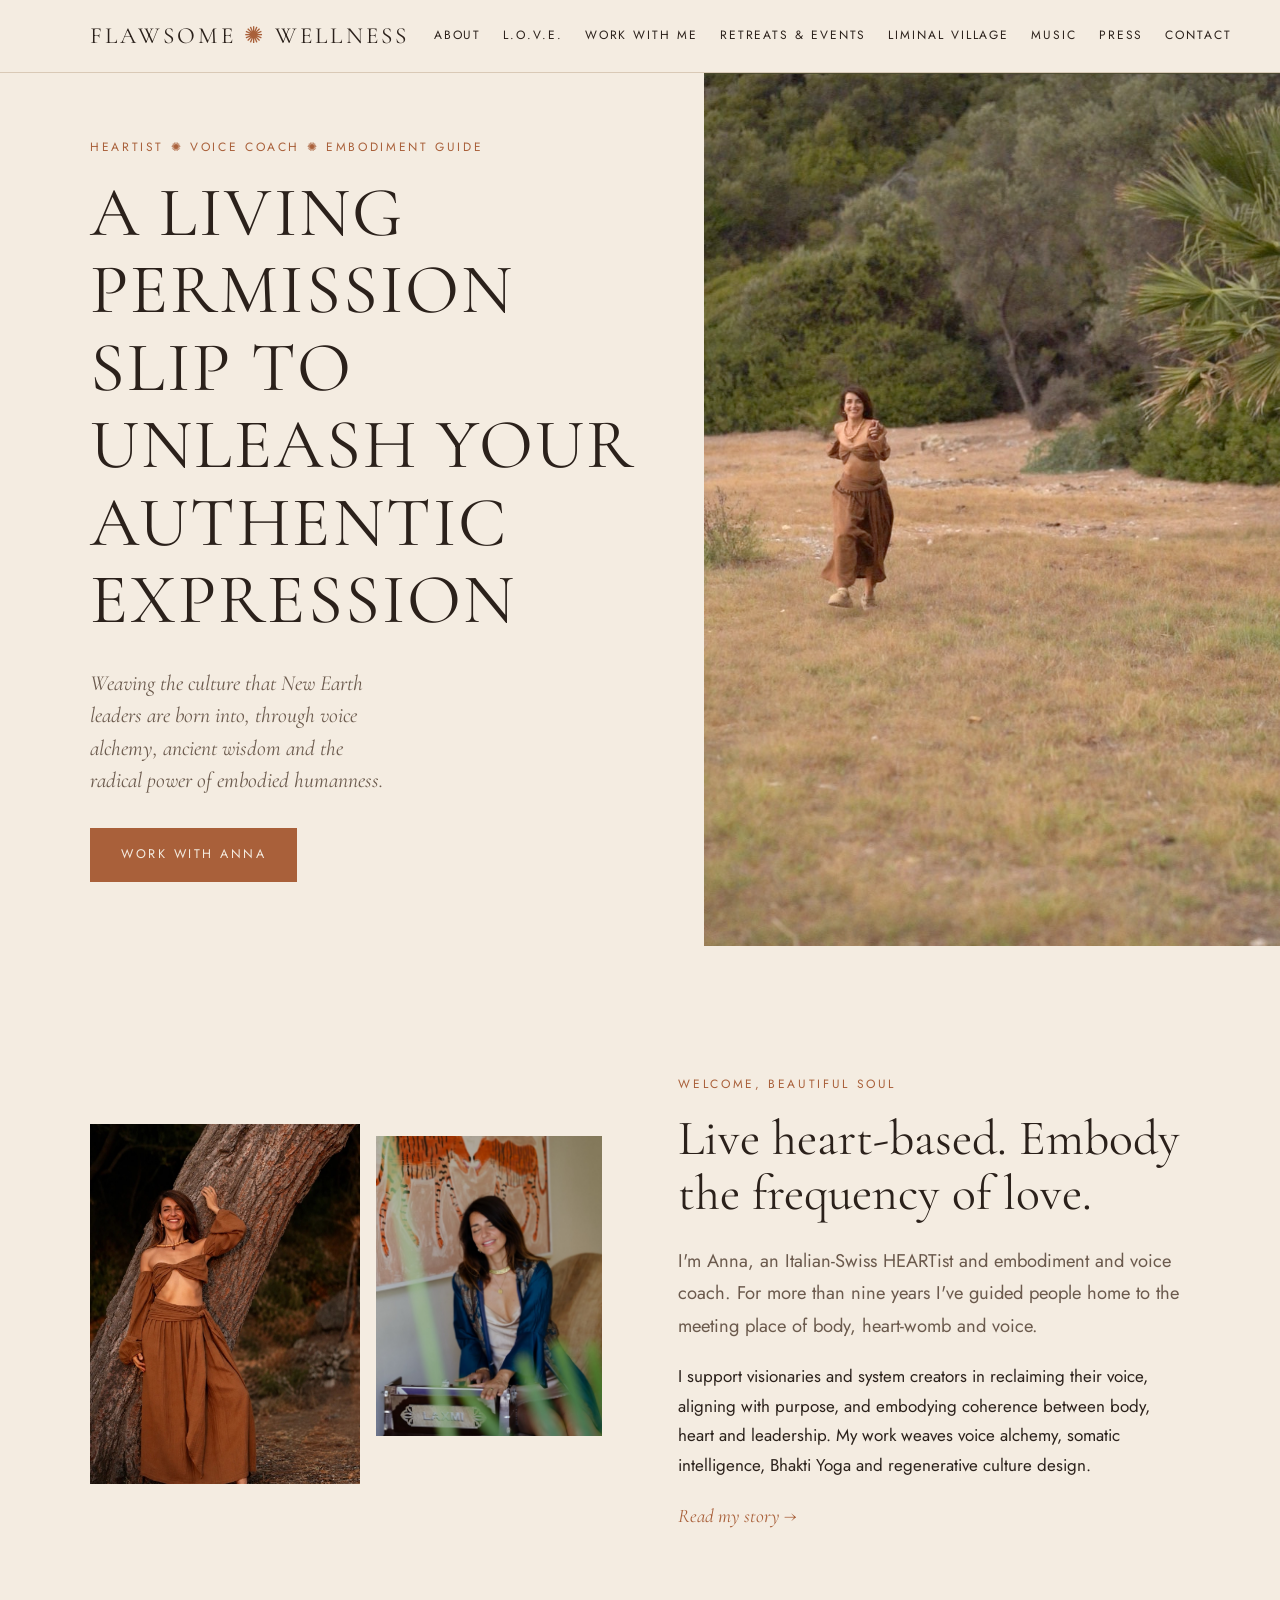
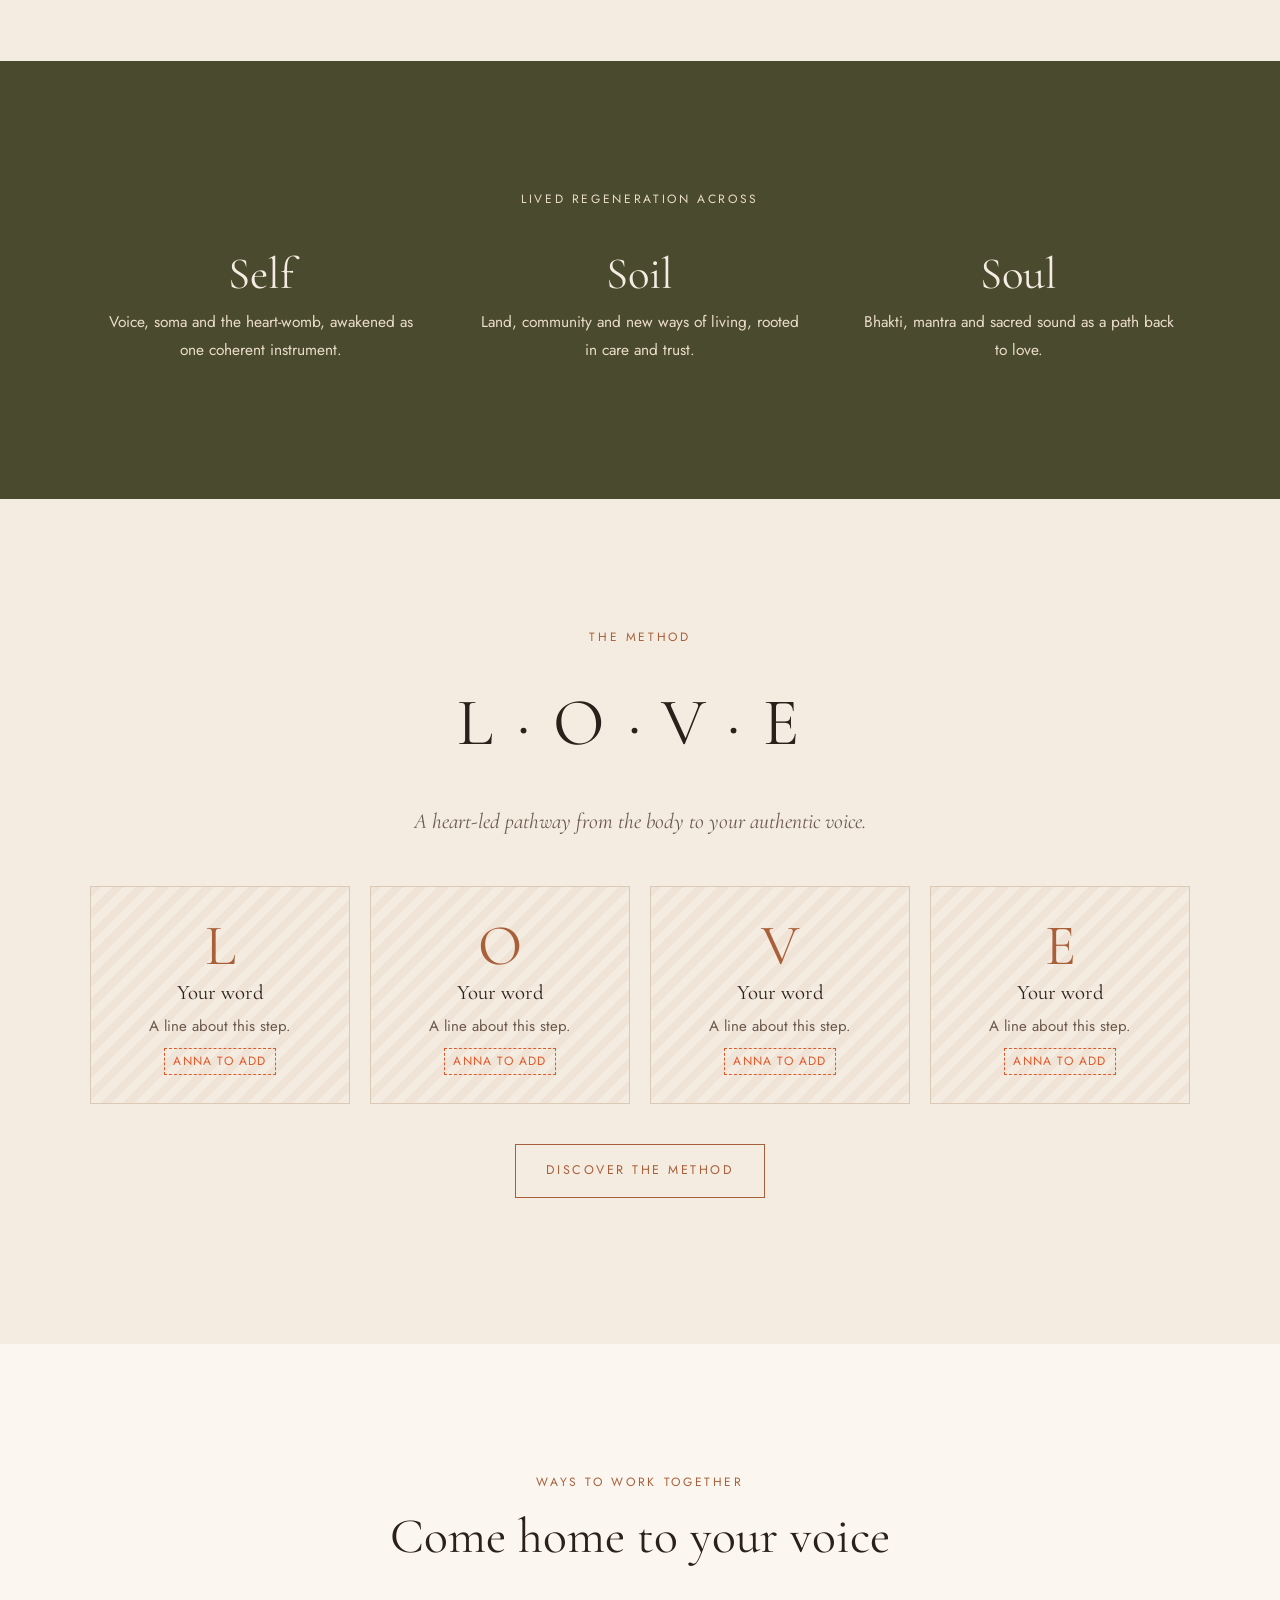
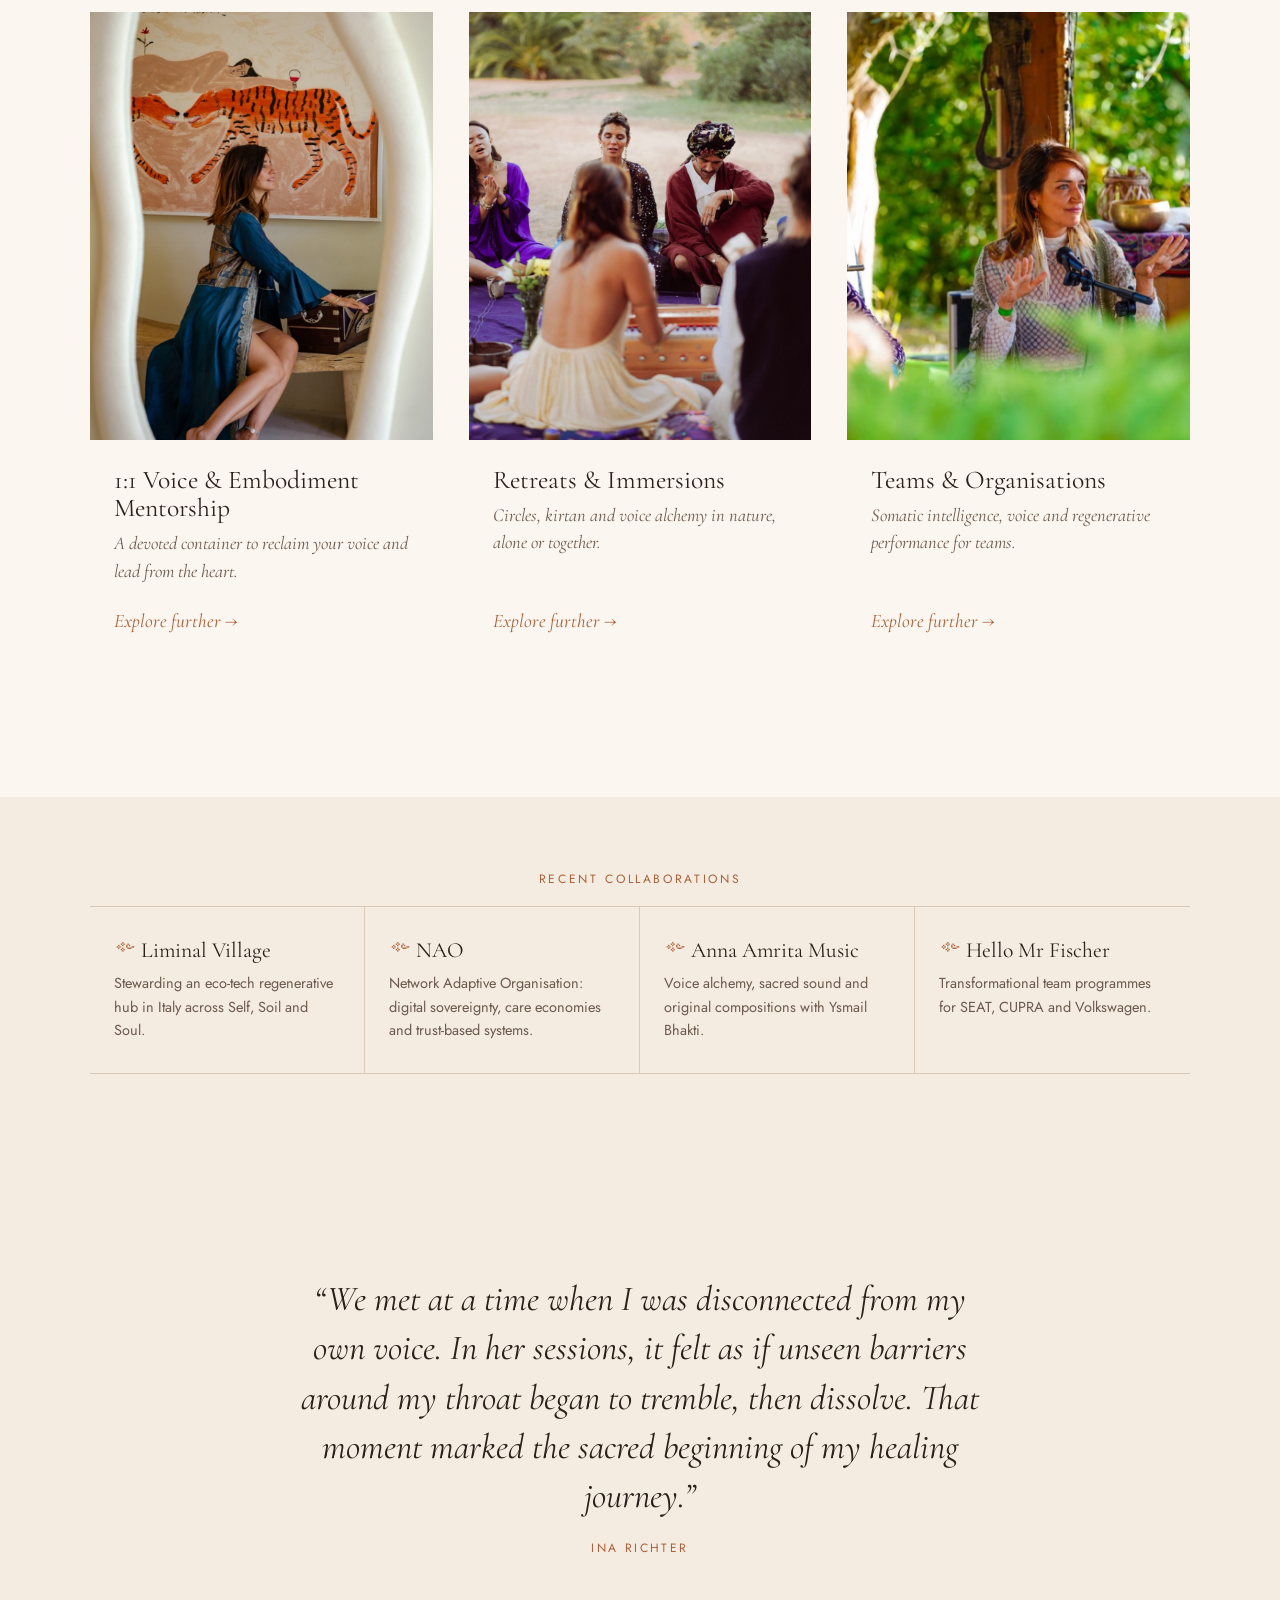
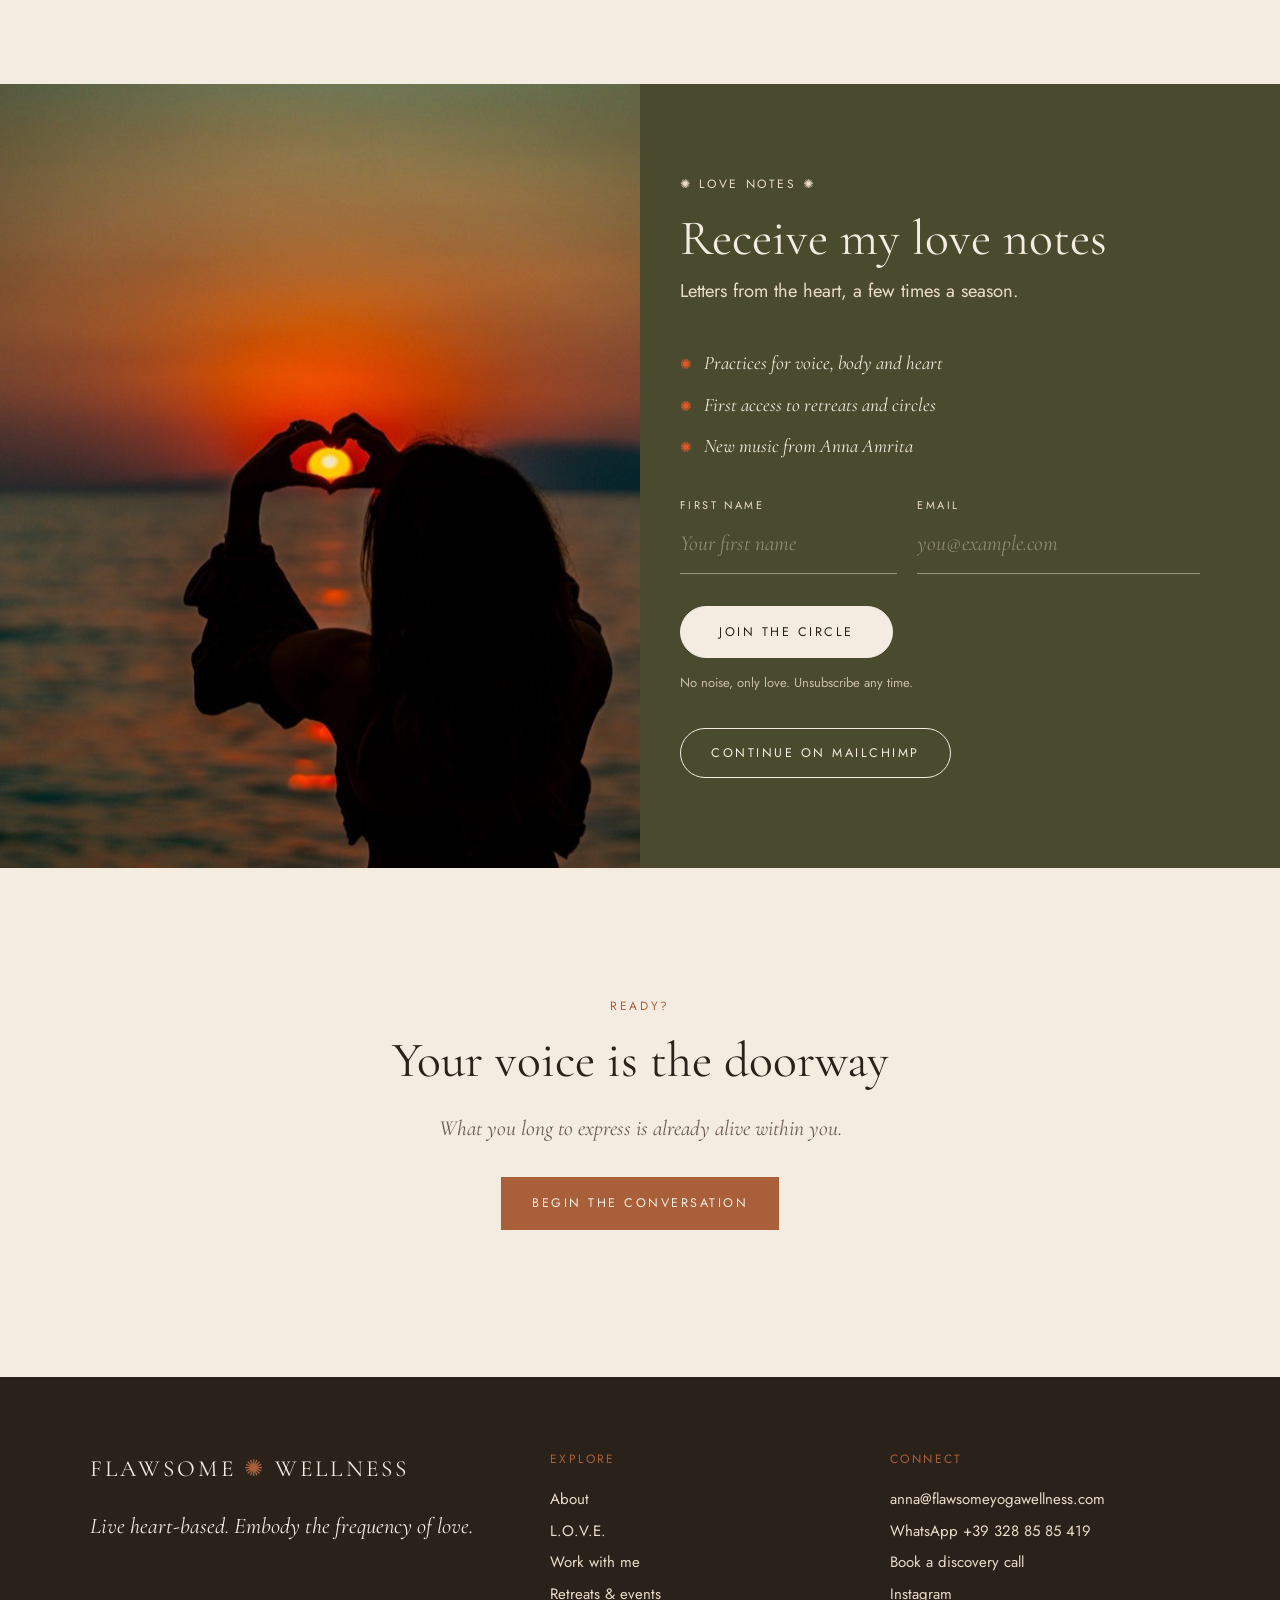
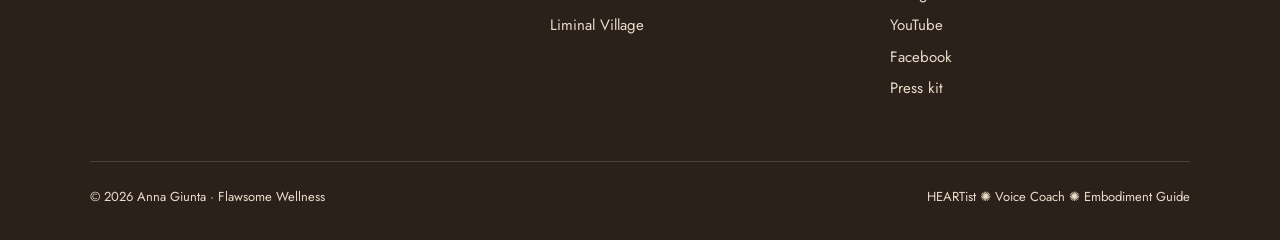
==== commit b93225de: "Hand off captcha sign-ups to Mailchimp's page When the audience requires reCAPTCHA, Mailchimp reject" ====
--- a/index.html
+++ b/index.html
@@ -156,6 +156,7 @@
           <button class="btn signup-btn" type="submit">Join the circle</button>
           <p class="signup-note">No noise, only love. Unsubscribe any time.</p>
           <p class="signup-msg" role="status" aria-live="polite"></p>
+          <button class="btn light signup-captcha" type="button" hidden>Continue on Mailchimp</button>
         </form>
         <div class="signup-done" hidden>
           <p class="display">Welcome to the circle ✺</p>
--- a/assets/css/style.css
+++ b/assets/css/style.css
@@ -274,6 +274,7 @@
 .signup-btn[disabled] { opacity: .6; cursor: wait; }
 .signup-note { font-size: 13px; color: var(--sand-deep); margin: 14px 0 0; opacity: .8; }
 .signup-msg { min-height: 1.4em; margin: 8px 0 0; font-size: 14px; color: #F6C9A8; }
+.signup-captcha { margin-top: 6px; border-radius: 999px; }
 .signup-done { border-top: 1px solid rgba(244,236,225,.3); padding-top: 24px; max-width: 520px; }
 .signup-done .display { font-size: 2.2rem; color: var(--sand); margin-bottom: .3em; }
 .signup-done p:last-child { color: var(--sand-deep); }
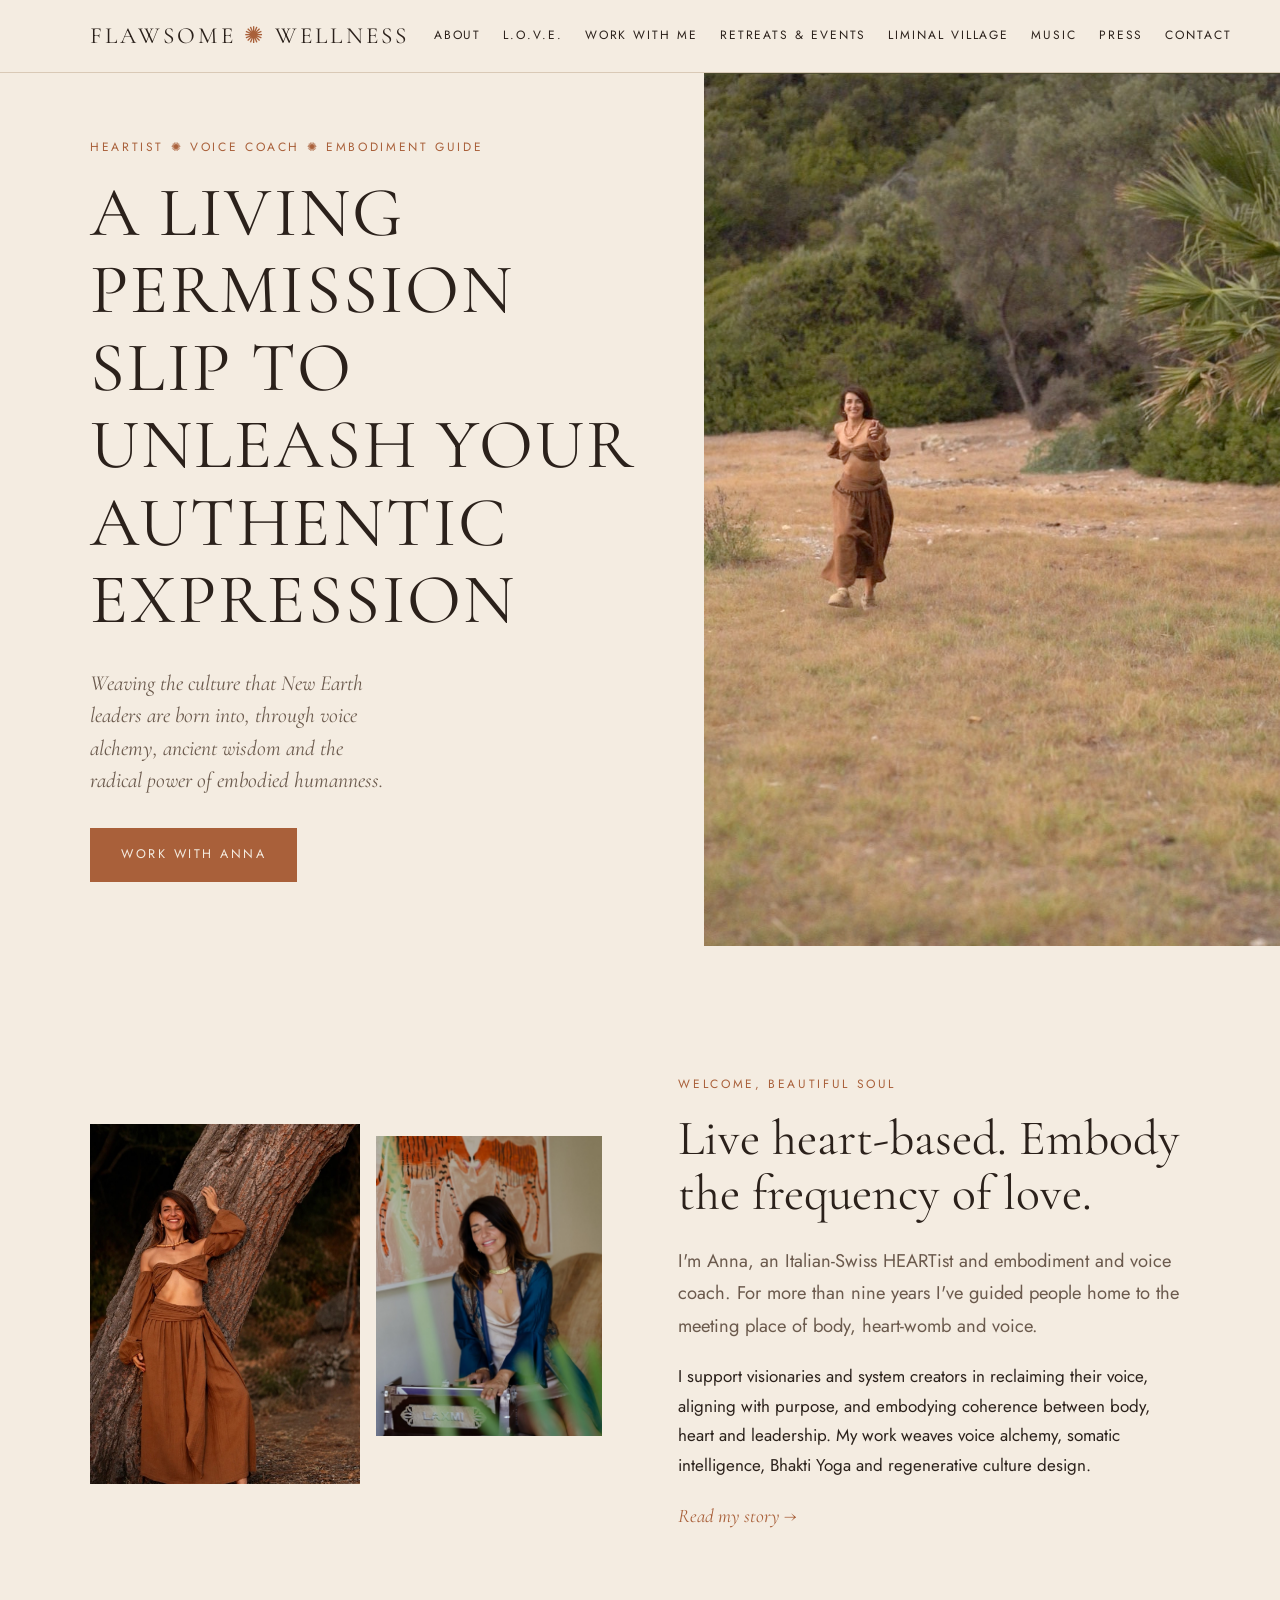
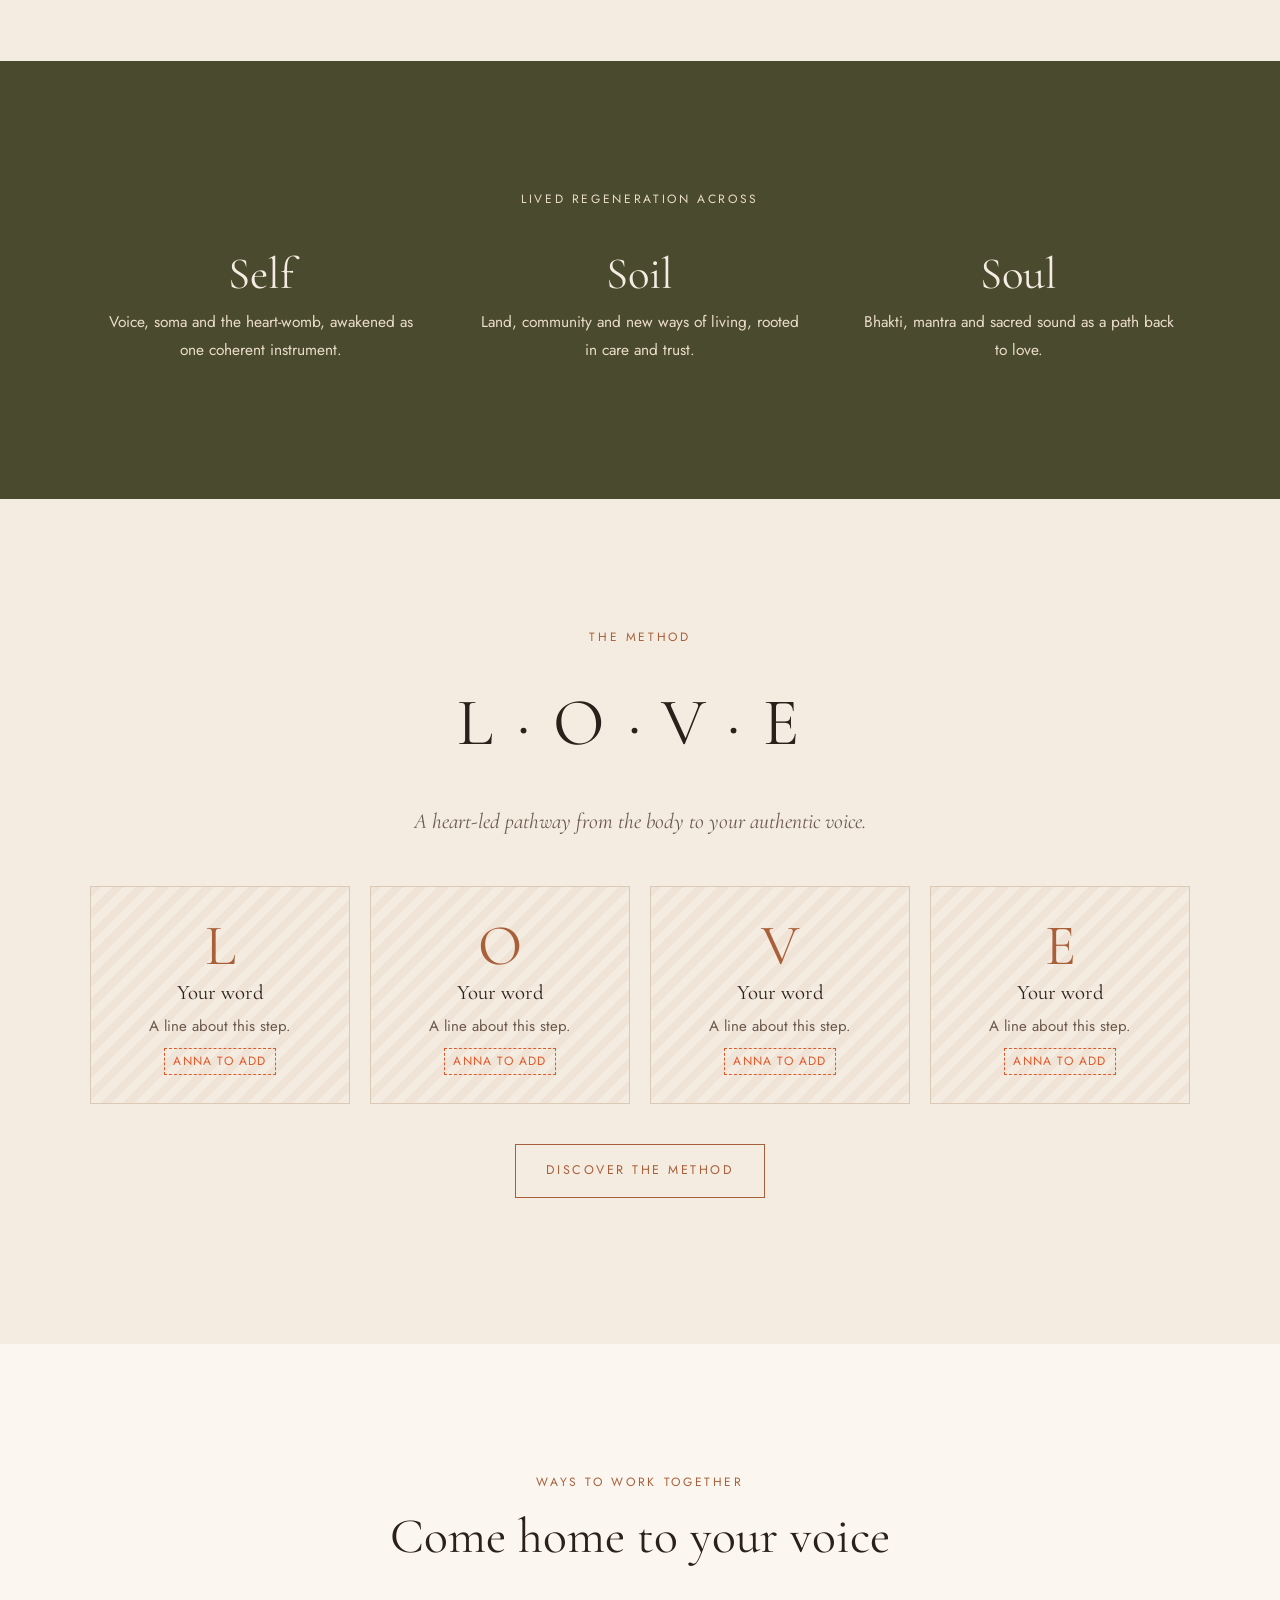
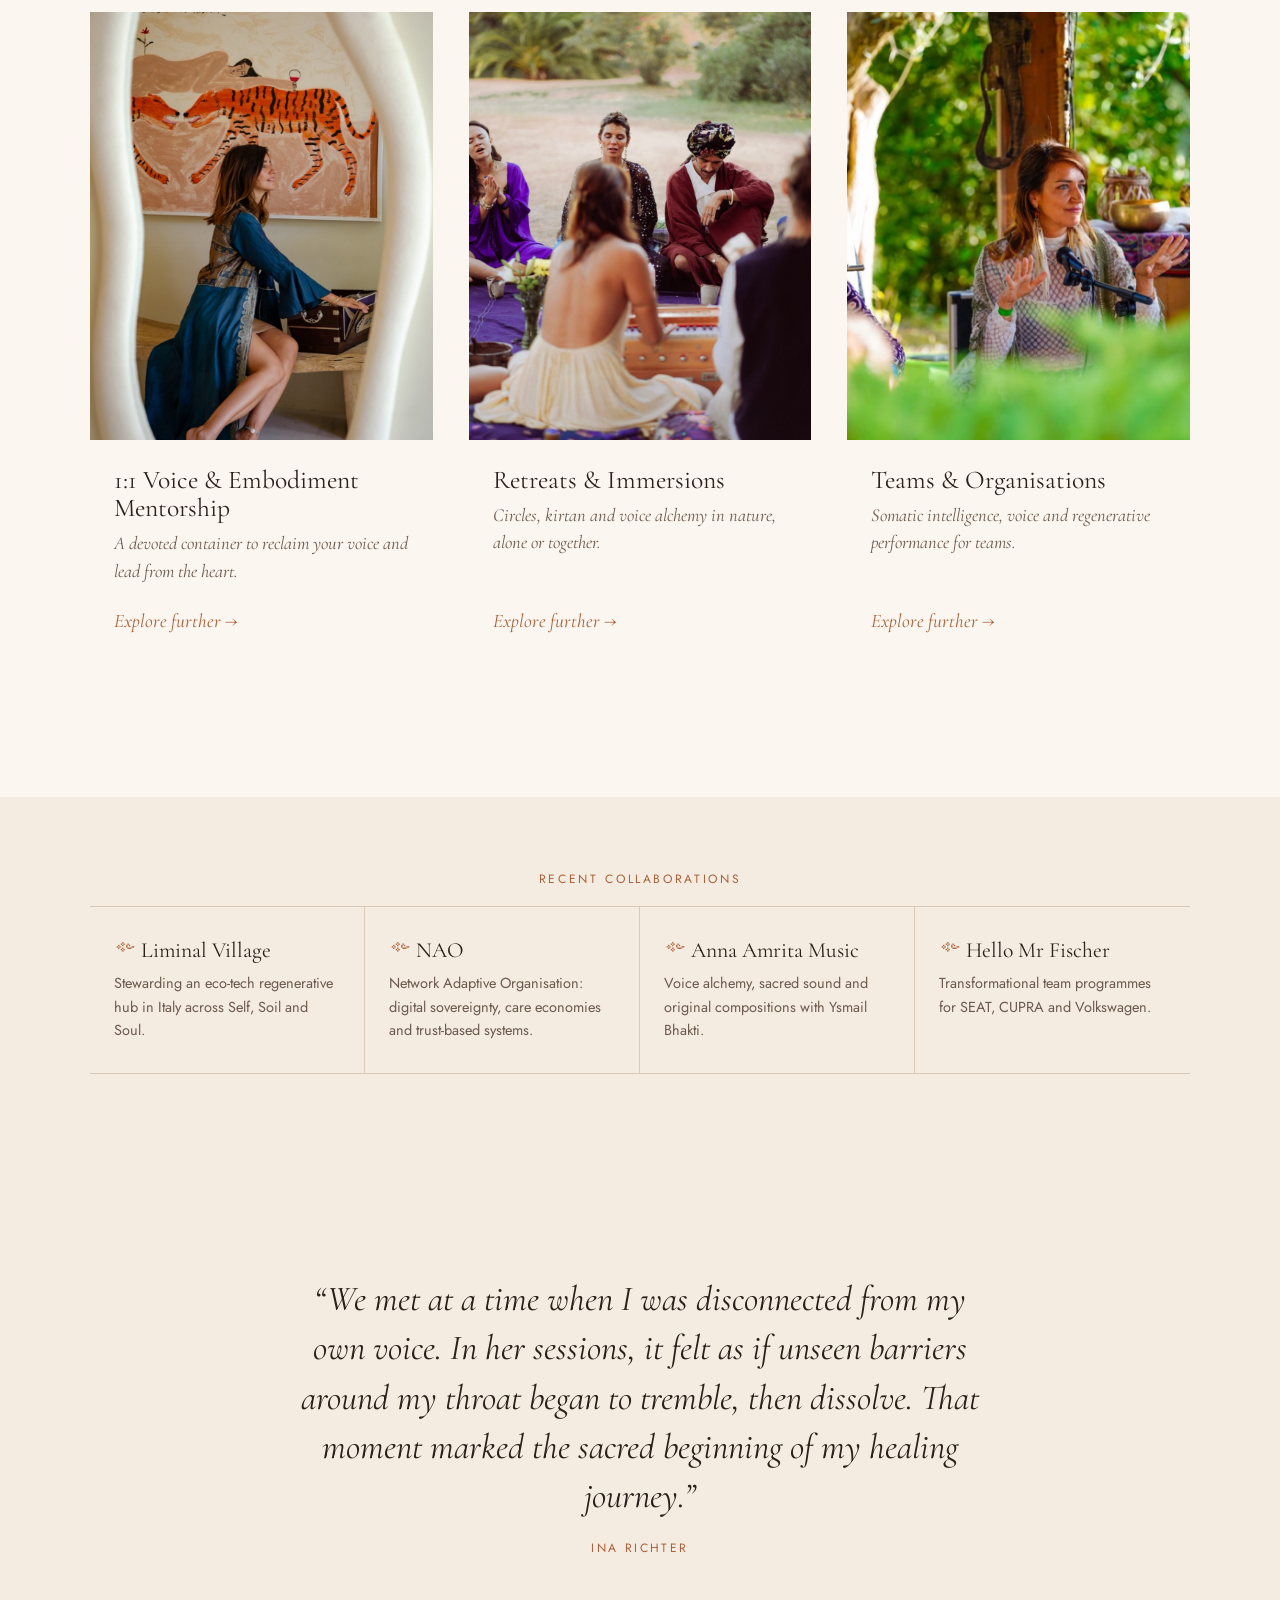
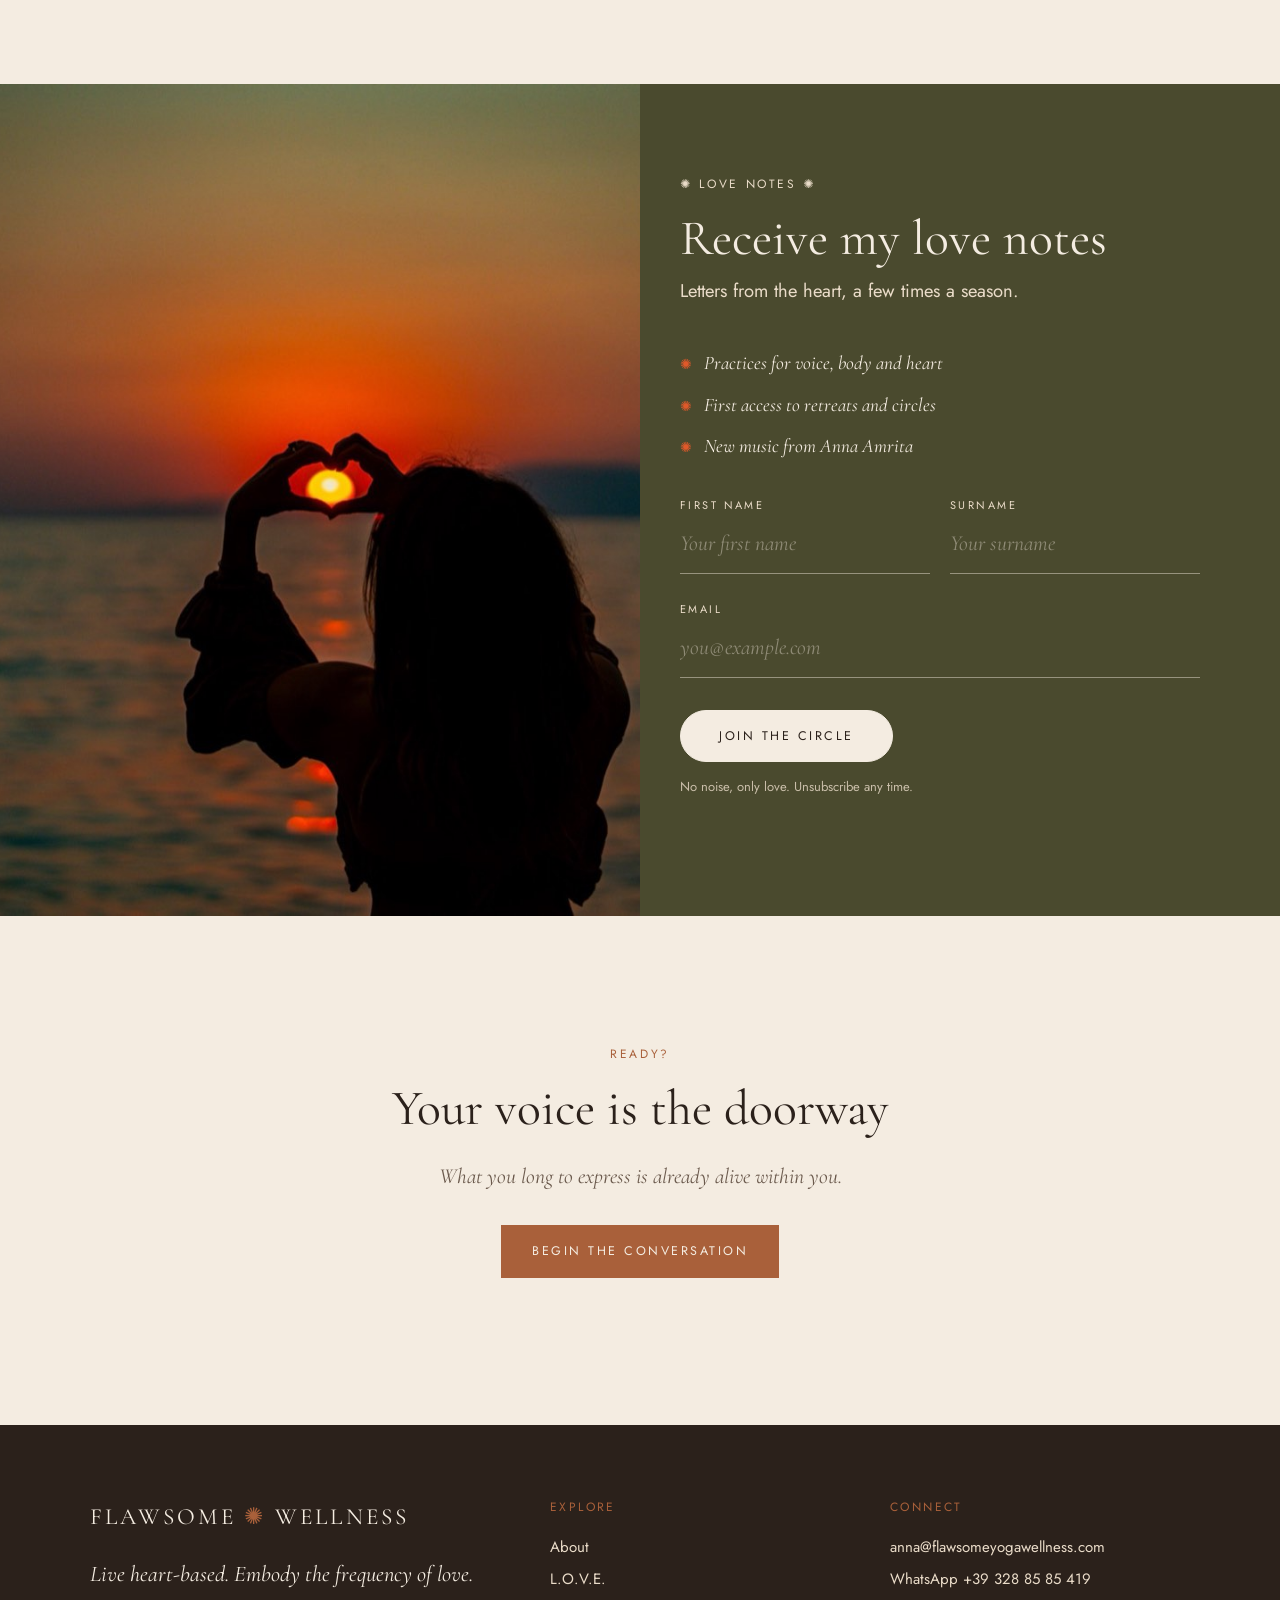
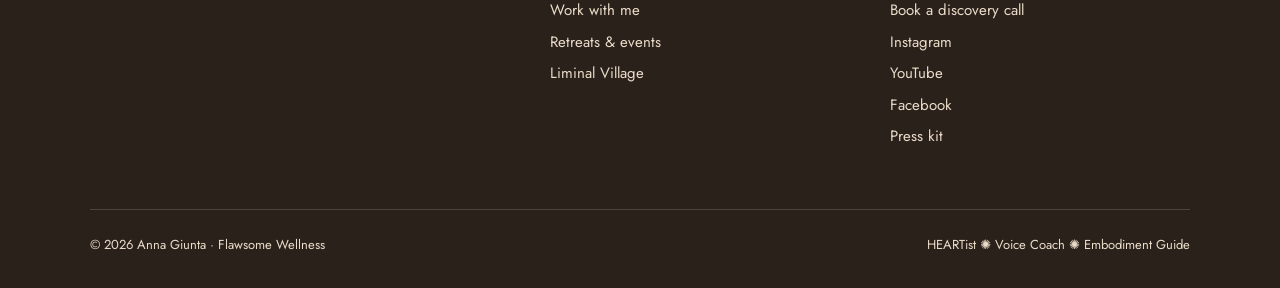
==== commit d425bfc3: "Add surname to Love notes signup, drop Mailchimp button reCAPTCHA is now off in Mailchimp, so remove" ====
--- a/index.html
+++ b/index.html
@@ -148,6 +148,10 @@
               <input type="text" name="FNAME" autocomplete="given-name" placeholder="Your first name">
             </label>
             <label class="field">
+              <span>Surname</span>
+              <input type="text" name="LNAME" autocomplete="family-name" placeholder="Your surname">
+            </label>
+            <label class="field field-wide">
               <span>Email</span>
               <input type="email" name="EMAIL" autocomplete="email" placeholder="you@example.com" required>
             </label>
@@ -156,7 +160,6 @@
           <button class="btn signup-btn" type="submit">Join the circle</button>
           <p class="signup-note">No noise, only love. Unsubscribe any time.</p>
           <p class="signup-msg" role="status" aria-live="polite"></p>
-          <button class="btn light signup-captcha" type="button" hidden>Continue on Mailchimp</button>
         </form>
         <div class="signup-done" hidden>
           <p class="display">Welcome to the circle ✺</p>
--- a/assets/css/style.css
+++ b/assets/css/style.css
@@ -16,6 +16,8 @@
 }
 
 * { box-sizing: border-box; }
+/* Keep the hidden attribute stronger than component display rules (e.g. .btn). */
+[hidden] { display: none !important; }
 html { scroll-behavior: smooth; }
 body {
   margin: 0;
@@ -258,7 +260,8 @@
 .perks li { font-family: var(--serif); font-style: italic; font-size: 1.2rem; color: var(--sand); }
 .perks li::before { content: "✺"; color: var(--ember); font-style: normal; font-size: .9rem; margin-right: 12px; }
 .signup { max-width: 520px; }
-.signup-fields { display: grid; grid-template-columns: 1fr 1.3fr; gap: 20px; margin-bottom: 26px; }
+.signup-fields { display: grid; grid-template-columns: 1fr 1fr; gap: 20px; margin-bottom: 26px; }
+.signup-fields .field-wide { grid-column: 1 / -1; }
 @media (max-width: 560px) { .signup-fields { grid-template-columns: 1fr; } }
 .field span { display: block; font-size: 11px; letter-spacing: .22em; text-transform: uppercase; color: var(--sand-deep); margin-bottom: 4px; }
 .newsletter .field input {
@@ -274,7 +277,6 @@
 .signup-btn[disabled] { opacity: .6; cursor: wait; }
 .signup-note { font-size: 13px; color: var(--sand-deep); margin: 14px 0 0; opacity: .8; }
 .signup-msg { min-height: 1.4em; margin: 8px 0 0; font-size: 14px; color: #F6C9A8; }
-.signup-captcha { margin-top: 6px; border-radius: 999px; }
 .signup-done { border-top: 1px solid rgba(244,236,225,.3); padding-top: 24px; max-width: 520px; }
 .signup-done .display { font-size: 2.2rem; color: var(--sand); margin-bottom: .3em; }
 .signup-done p:last-child { color: var(--sand-deep); }
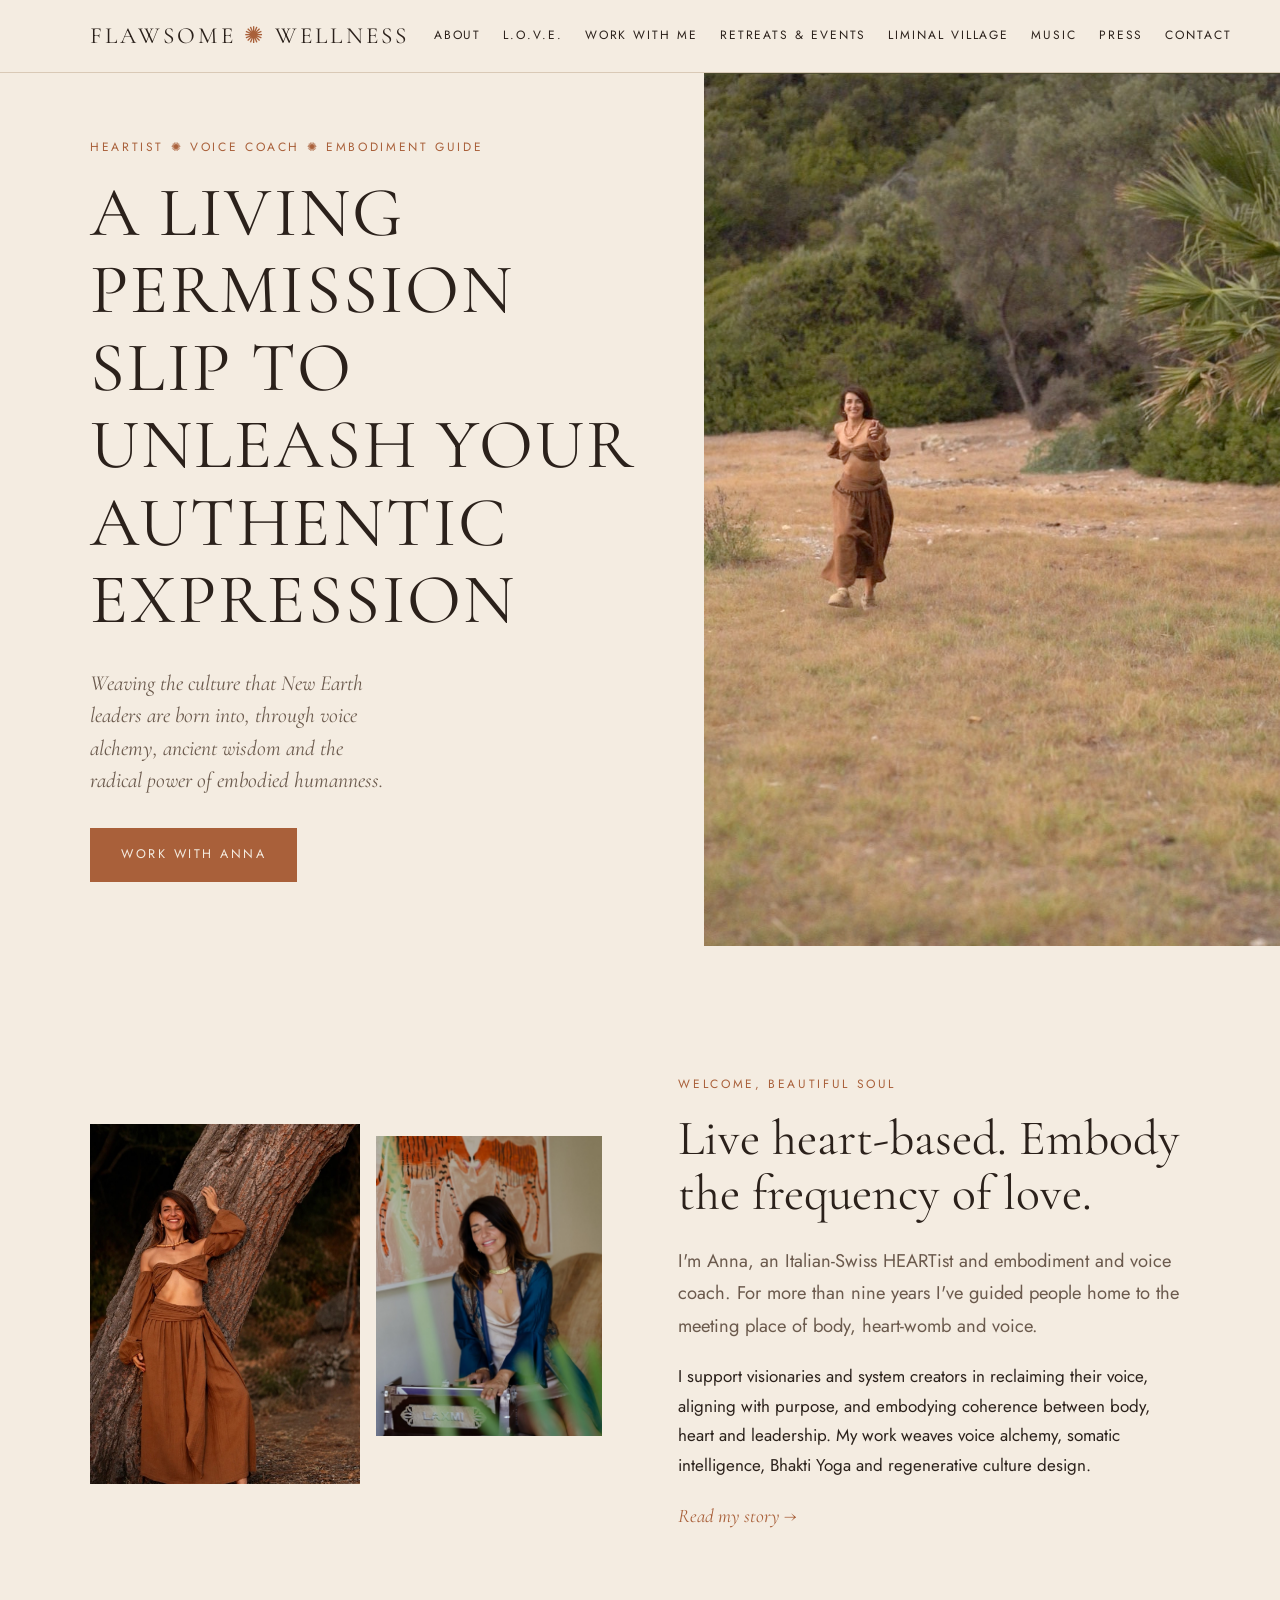
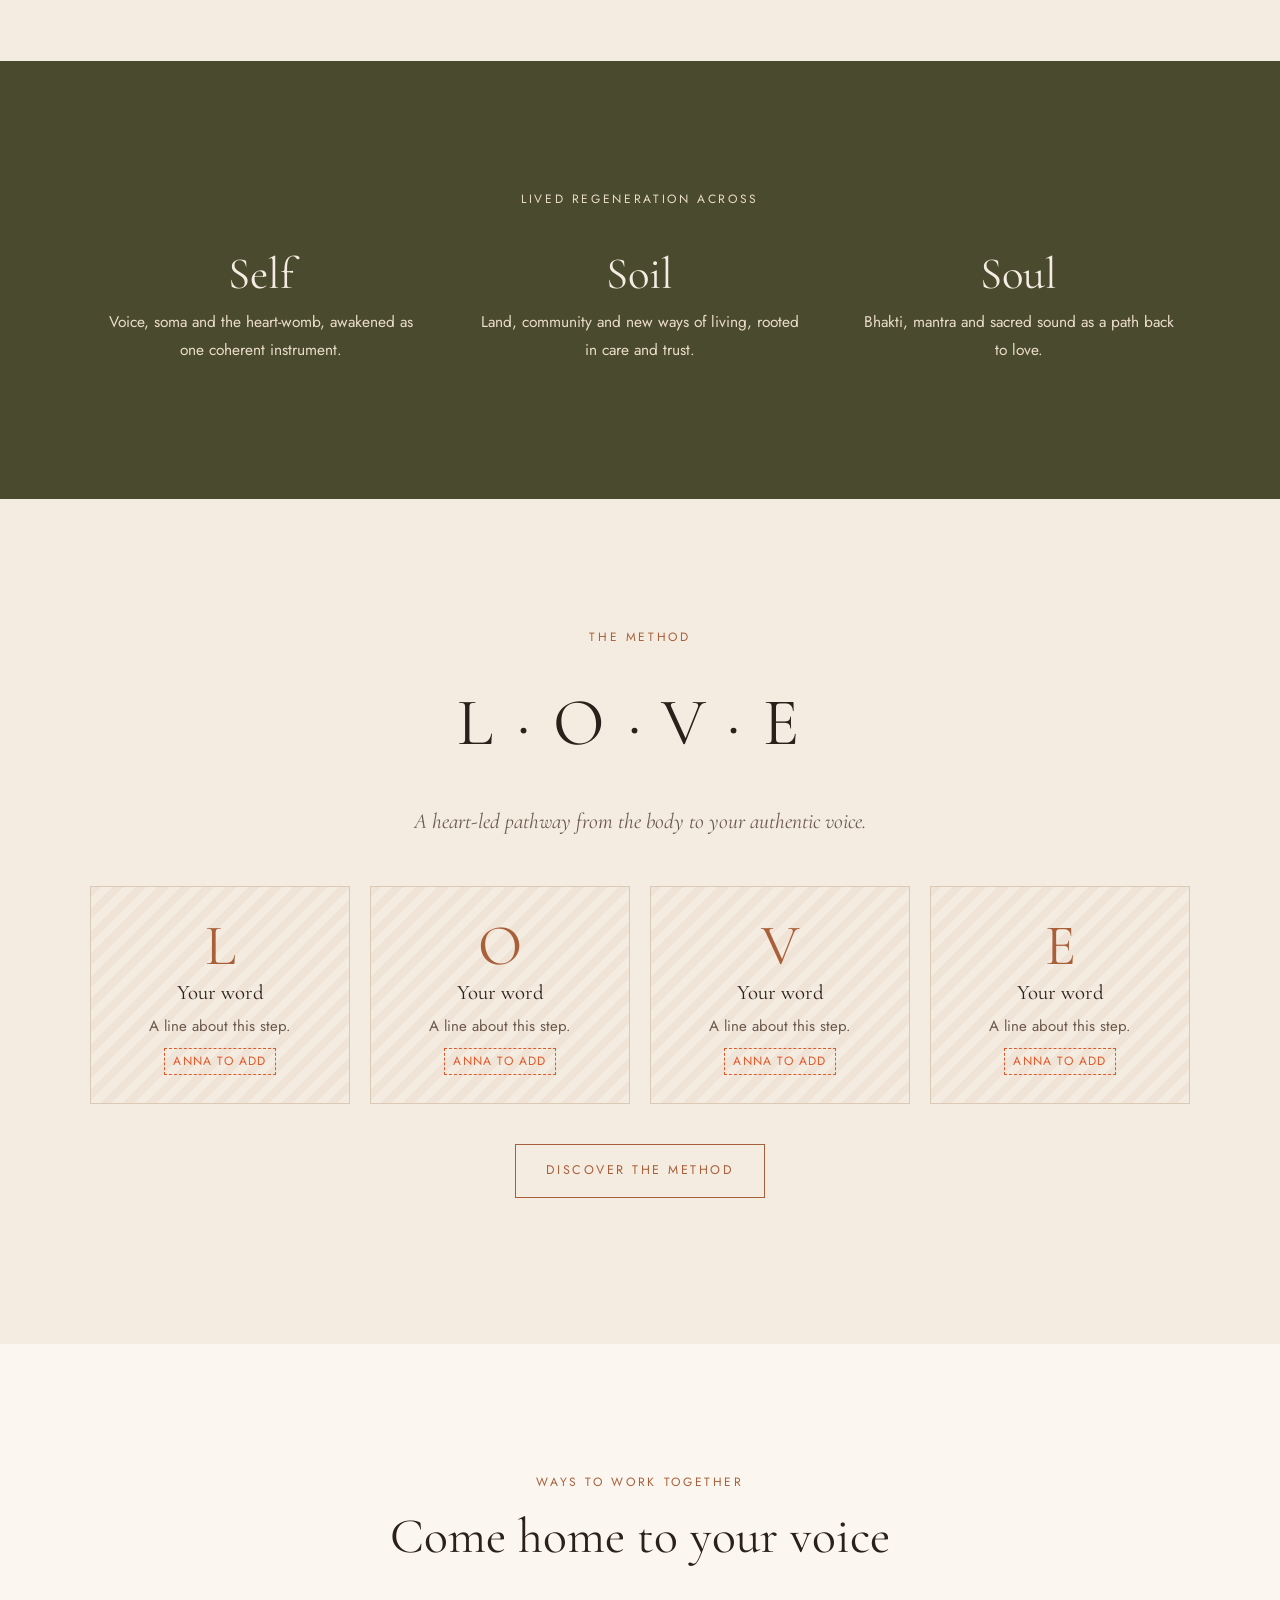
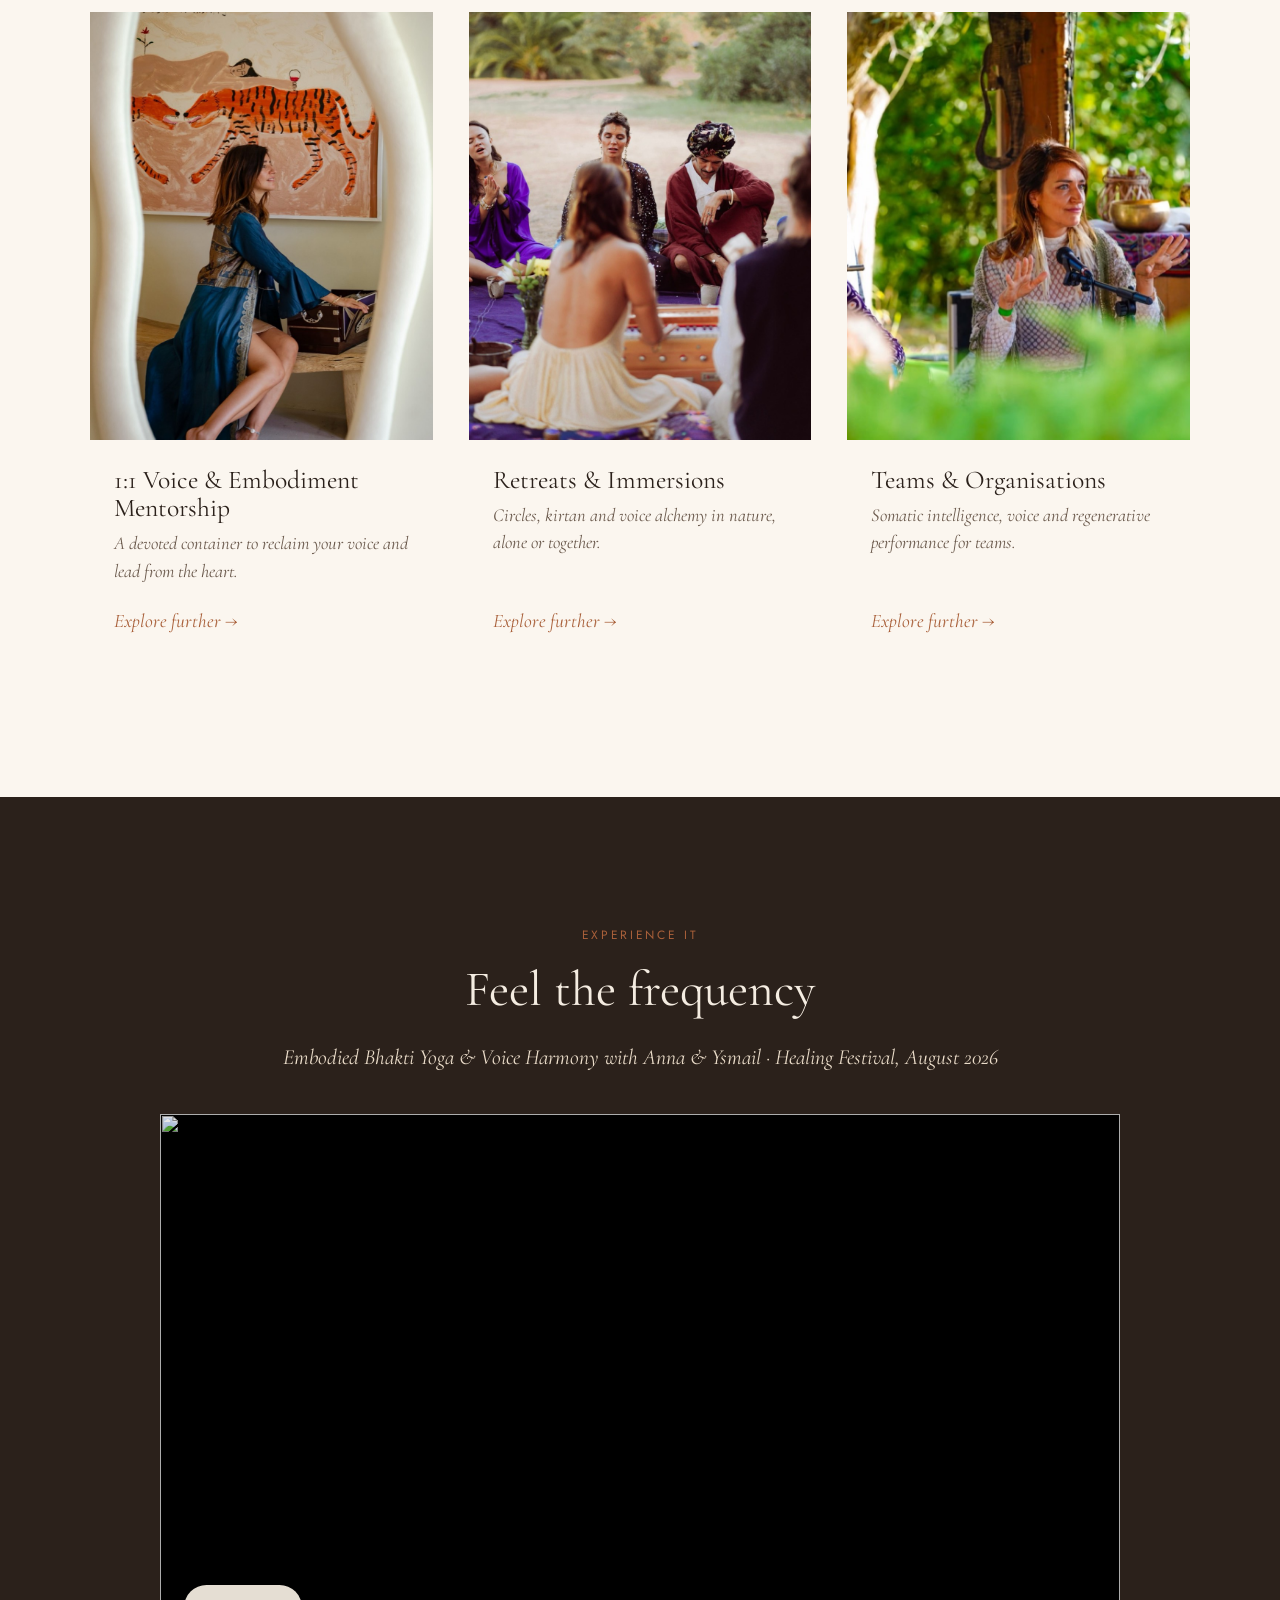
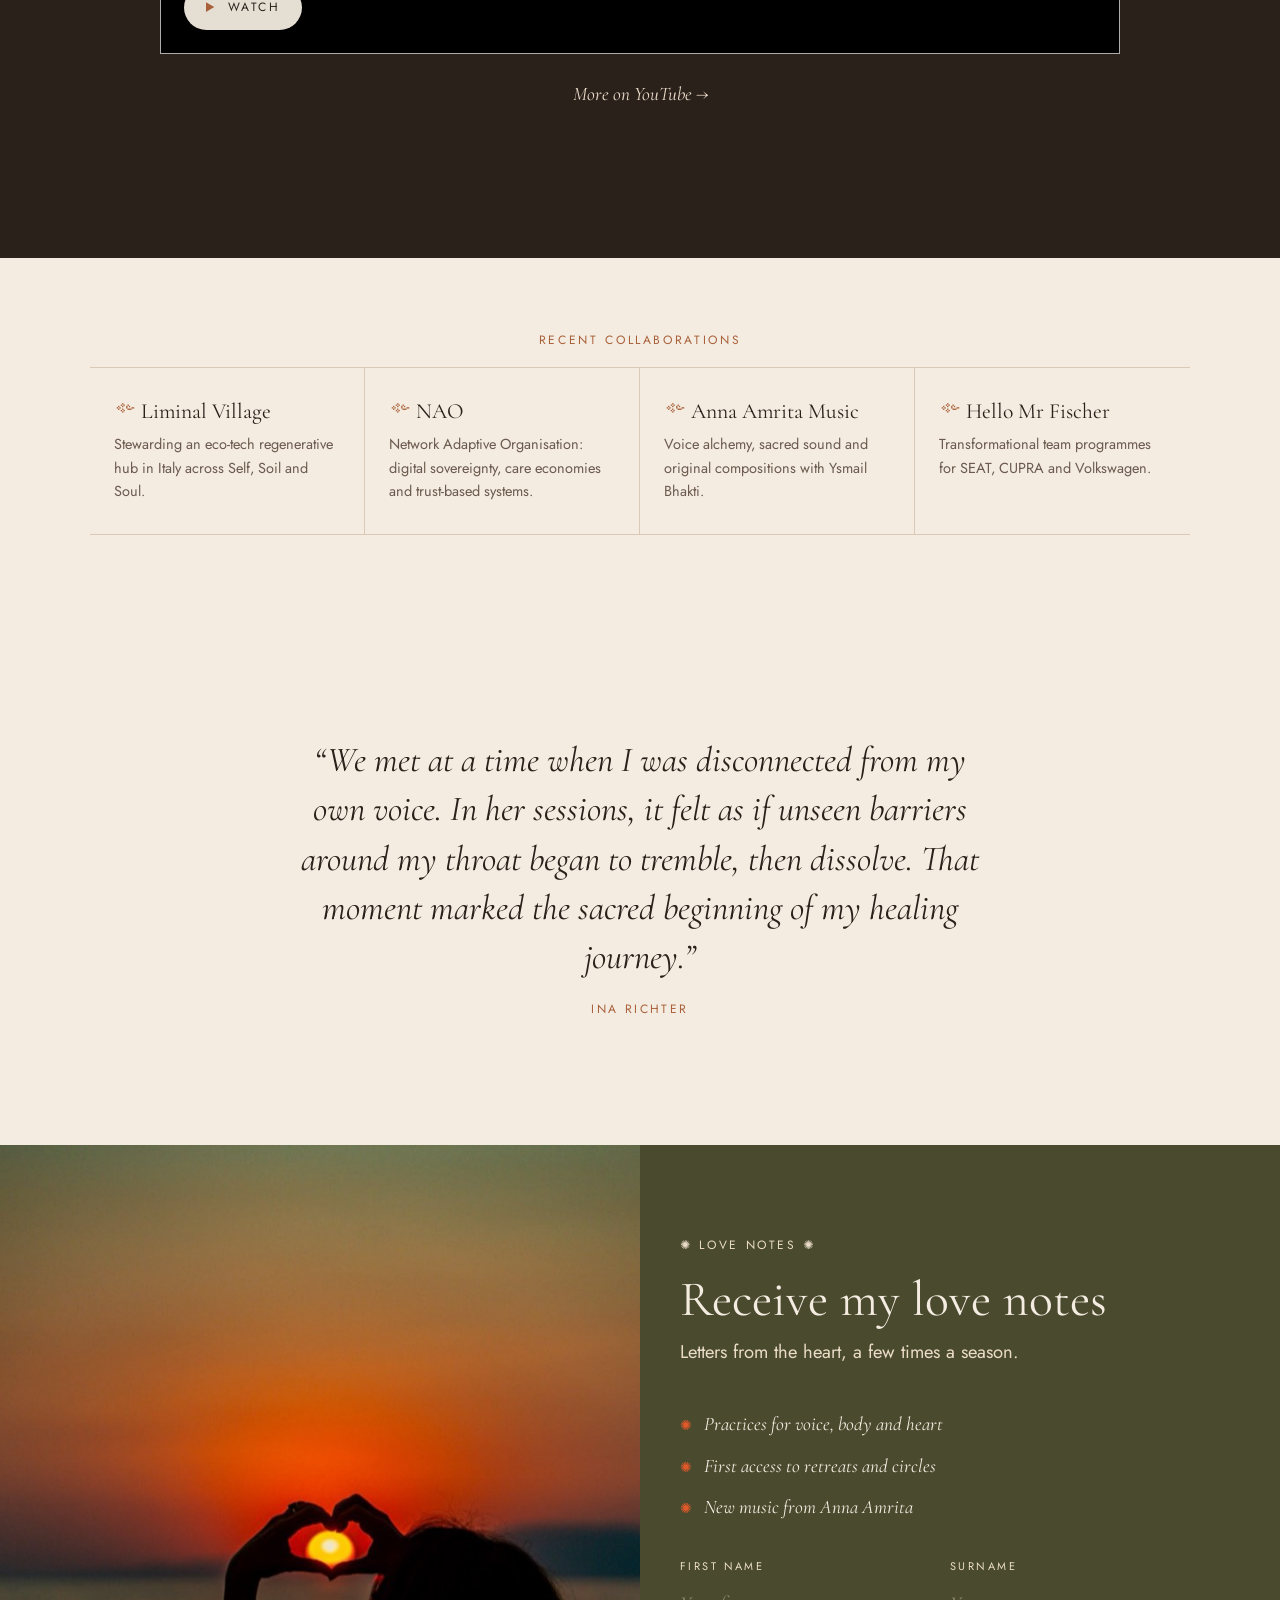
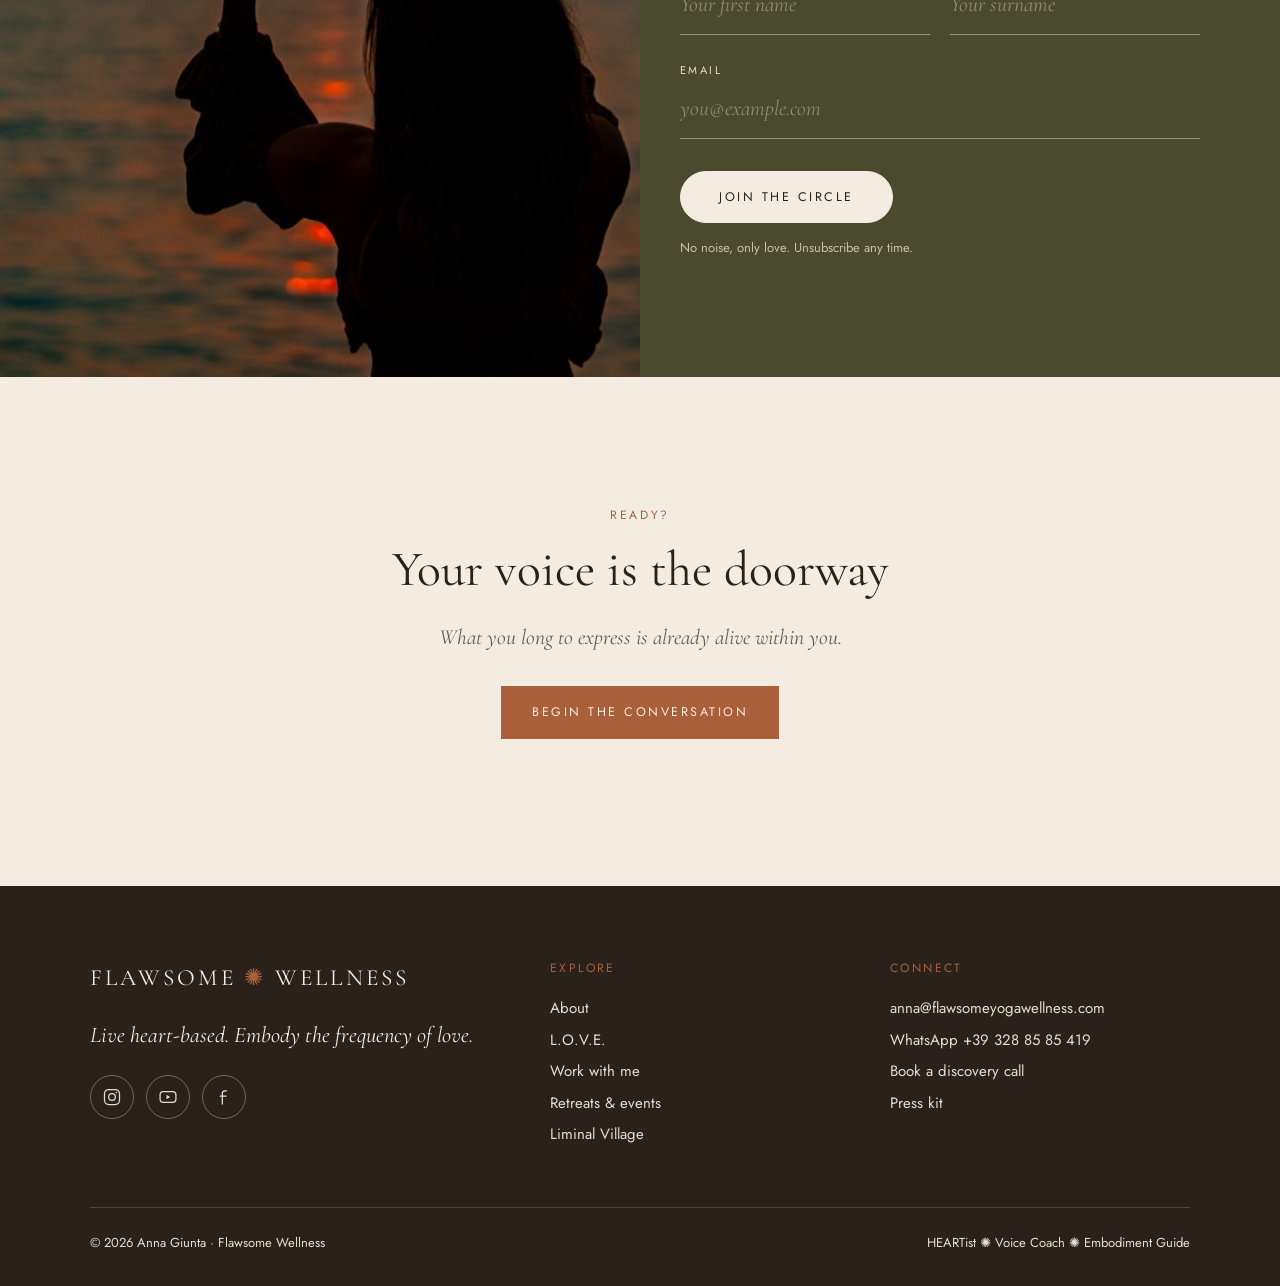
==== commit ccb30489: "Add Healing Festival video to the home page Feel the frequency section with the Embodied Bhakti Yoga" ====
--- a/index.html
+++ b/index.html
@@ -103,6 +103,26 @@
             <div class="card-body"><h3>Teams &amp; Organisations</h3><p>Somatic intelligence, voice and regenerative performance for teams.</p><span class="more">Explore further →</span></div>
           </a>
         </div>
+      </div>
+    </section>
+
+    <section class="section bg-ink">
+      <div class="wrap">
+        <div class="center" style="margin-bottom:2.5rem">
+          <span class="eyebrow">Experience it</span>
+          <h2>Feel the frequency</h2>
+          <p class="tagline" style="color:var(--sand-deep)">Embodied Bhakti Yoga &amp; Voice Harmony with Anna &amp; Ysmail · Healing Festival, August 2026</p>
+        </div>
+        <!-- Shows the thumbnail first; main.js swaps in the YouTube player on click. -->
+        <a class="video-embed reveal" data-youtube="lyvC1_vyVkw"
+           href="https://www.youtube.com/watch?v=lyvC1_vyVkw" target="_blank" rel="noopener"
+           aria-label="Play video: Embodied Bhakti Yoga and Voice Harmony with Anna and Ysmail">
+          <img src="https://i.ytimg.com/vi/lyvC1_vyVkw/maxresdefault.jpg" alt="" loading="lazy">
+          <span class="video-play" aria-hidden="true">
+            <svg viewBox="0 0 24 24" width="18" height="18"><path d="M8 5.5v13l11-6.5z" fill="currentColor"/></svg>
+          </span>
+        </a>
+        <p class="center" style="margin-top:1.5rem"><a class="more" style="color:var(--sand-deep)" href="https://www.youtube.com/@annaflawsomeyoga" target="_blank" rel="noopener">More on YouTube →</a></p>
       </div>
     </section>
 
--- a/assets/css/style.css
+++ b/assets/css/style.css
@@ -296,6 +296,40 @@
 .footer-bottom { border-top: 1px solid rgba(217,201,182,.2); margin-top: 56px; padding-top: 24px; display: flex; justify-content: space-between; gap: 16px; flex-wrap: wrap; font-size: 13px; }
 @media (max-width: 760px) { .footer-grid { grid-template-columns: 1fr; } }
 
+/* YouTube video (click to load) */
+.bg-ink .eyebrow { color: var(--cinnamon); }
+.video-embed {
+  position: relative; display: block; max-width: 960px; margin: 0 auto; aspect-ratio: 16 / 9;
+  overflow: hidden; background: #000; cursor: pointer;
+}
+.video-embed img { width: 100%; height: 100%; object-fit: cover; transition: transform .6s ease, opacity .3s; opacity: .9; }
+.video-embed:hover img { transform: scale(1.02); opacity: 1; }
+.video-embed iframe { position: absolute; inset: 0; width: 100%; height: 100%; border: 0; }
+/* Bottom-left so it never covers Anna's face in the centre of the frame. */
+.video-play {
+  position: absolute; left: 24px; bottom: 24px;
+  display: inline-flex; align-items: center; gap: 10px; padding: 12px 22px 12px 16px; border-radius: 999px;
+  background: rgba(244,236,225,.94); color: var(--cinnamon);
+  font-family: var(--sans); font-size: 12px; letter-spacing: .2em; text-transform: uppercase;
+  transition: background .2s, color .2s, transform .2s;
+}
+.video-play::after { content: "Watch"; color: var(--ink); }
+.video-embed:hover .video-play { background: var(--cinnamon); color: var(--sand); transform: scale(1.04); }
+.video-embed:hover .video-play::after { color: var(--sand); }
+@media (max-width: 560px) { .video-play { left: 14px; bottom: 14px; padding: 9px 16px 9px 12px; } }
+
+/* Social icons */
+.social { display: flex; gap: 12px; margin-top: 24px; }
+.social a {
+  width: 44px; height: 44px; border-radius: 50%; display: grid; place-items: center;
+  border: 1px solid currentColor; color: var(--cinnamon); text-decoration: none;
+  transition: background .2s, color .2s, border-color .2s;
+}
+.social a:hover { background: var(--cinnamon); border-color: var(--cinnamon); color: var(--sand); }
+.site-footer .social a { color: var(--sand-deep); border-color: rgba(217,201,182,.4); }
+.site-footer .social a:hover { background: var(--cinnamon); border-color: var(--cinnamon); color: var(--sand); text-decoration: none; }
+main .social { margin-top: 0; }
+
 /* Reveal */
 .reveal { opacity: 0; transform: translateY(24px); transition: opacity .9s ease, transform .9s ease; }
 .reveal.in { opacity: 1; transform: none; }
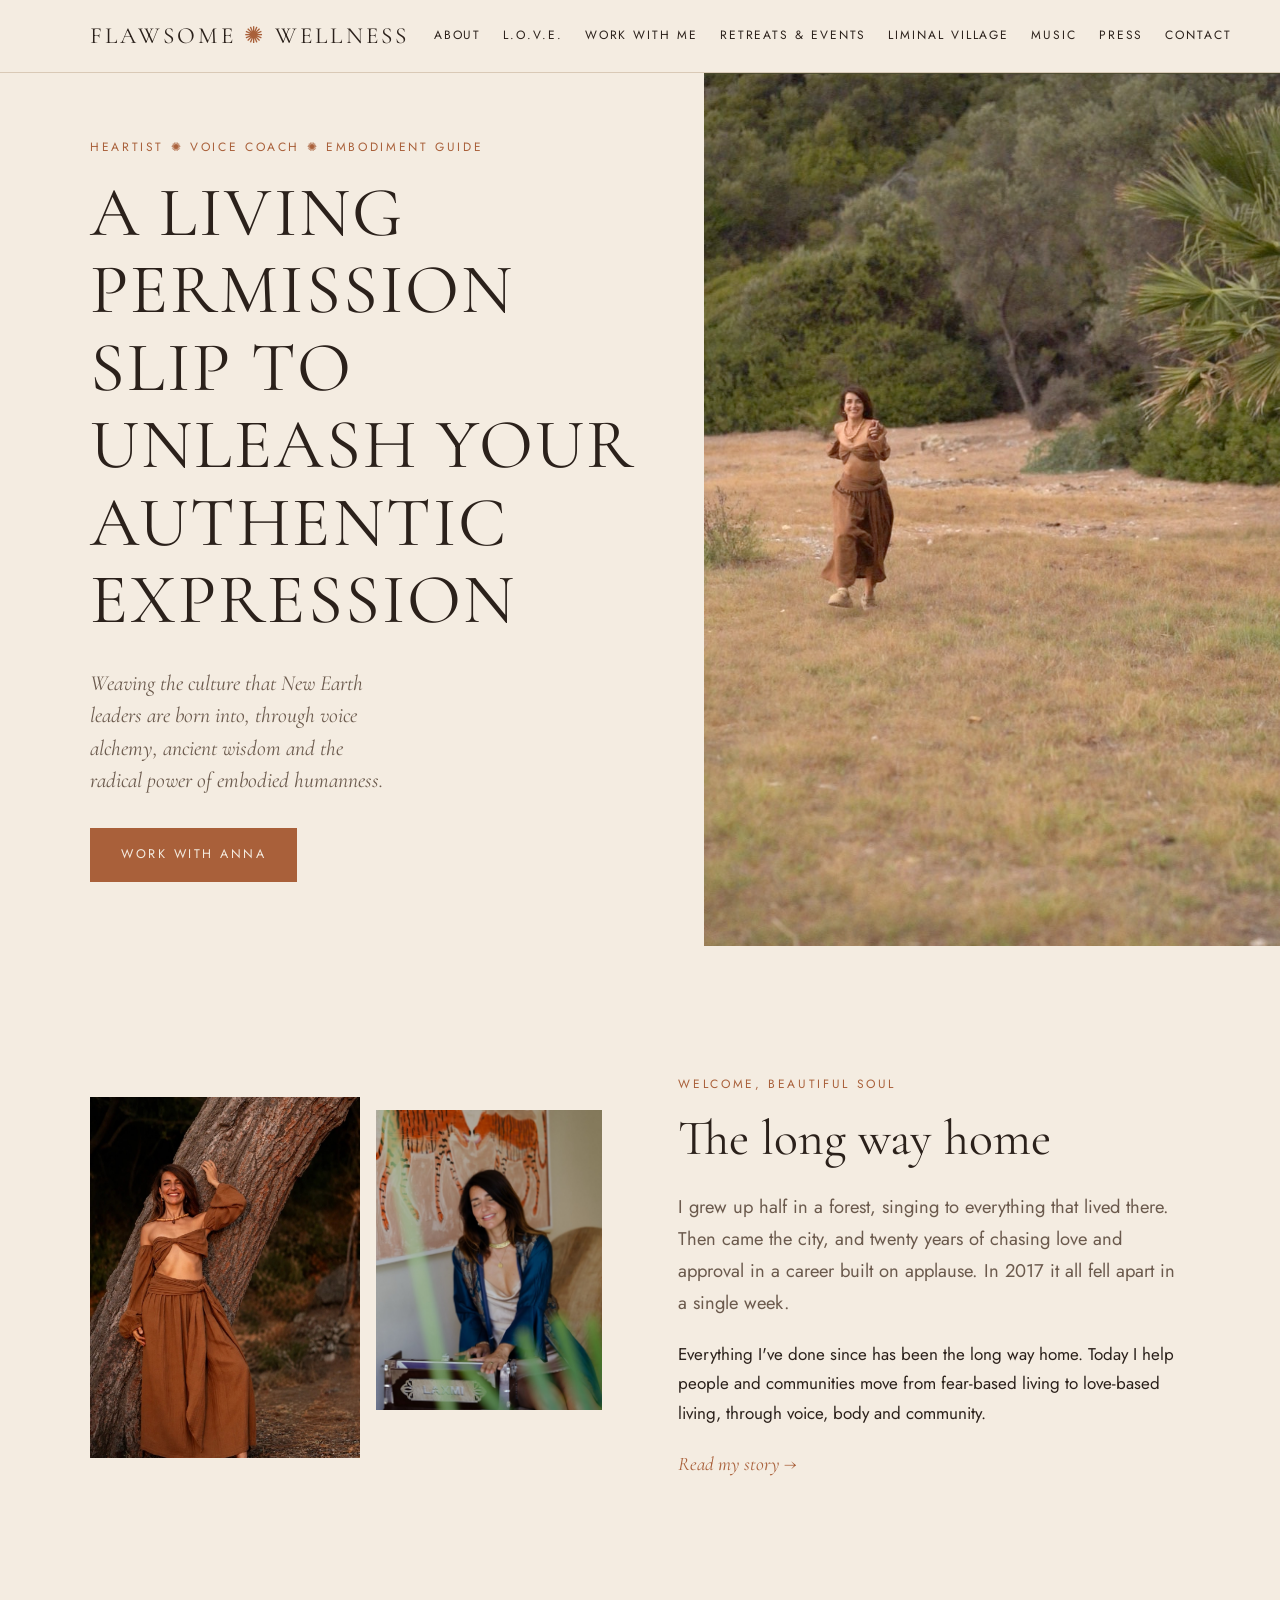
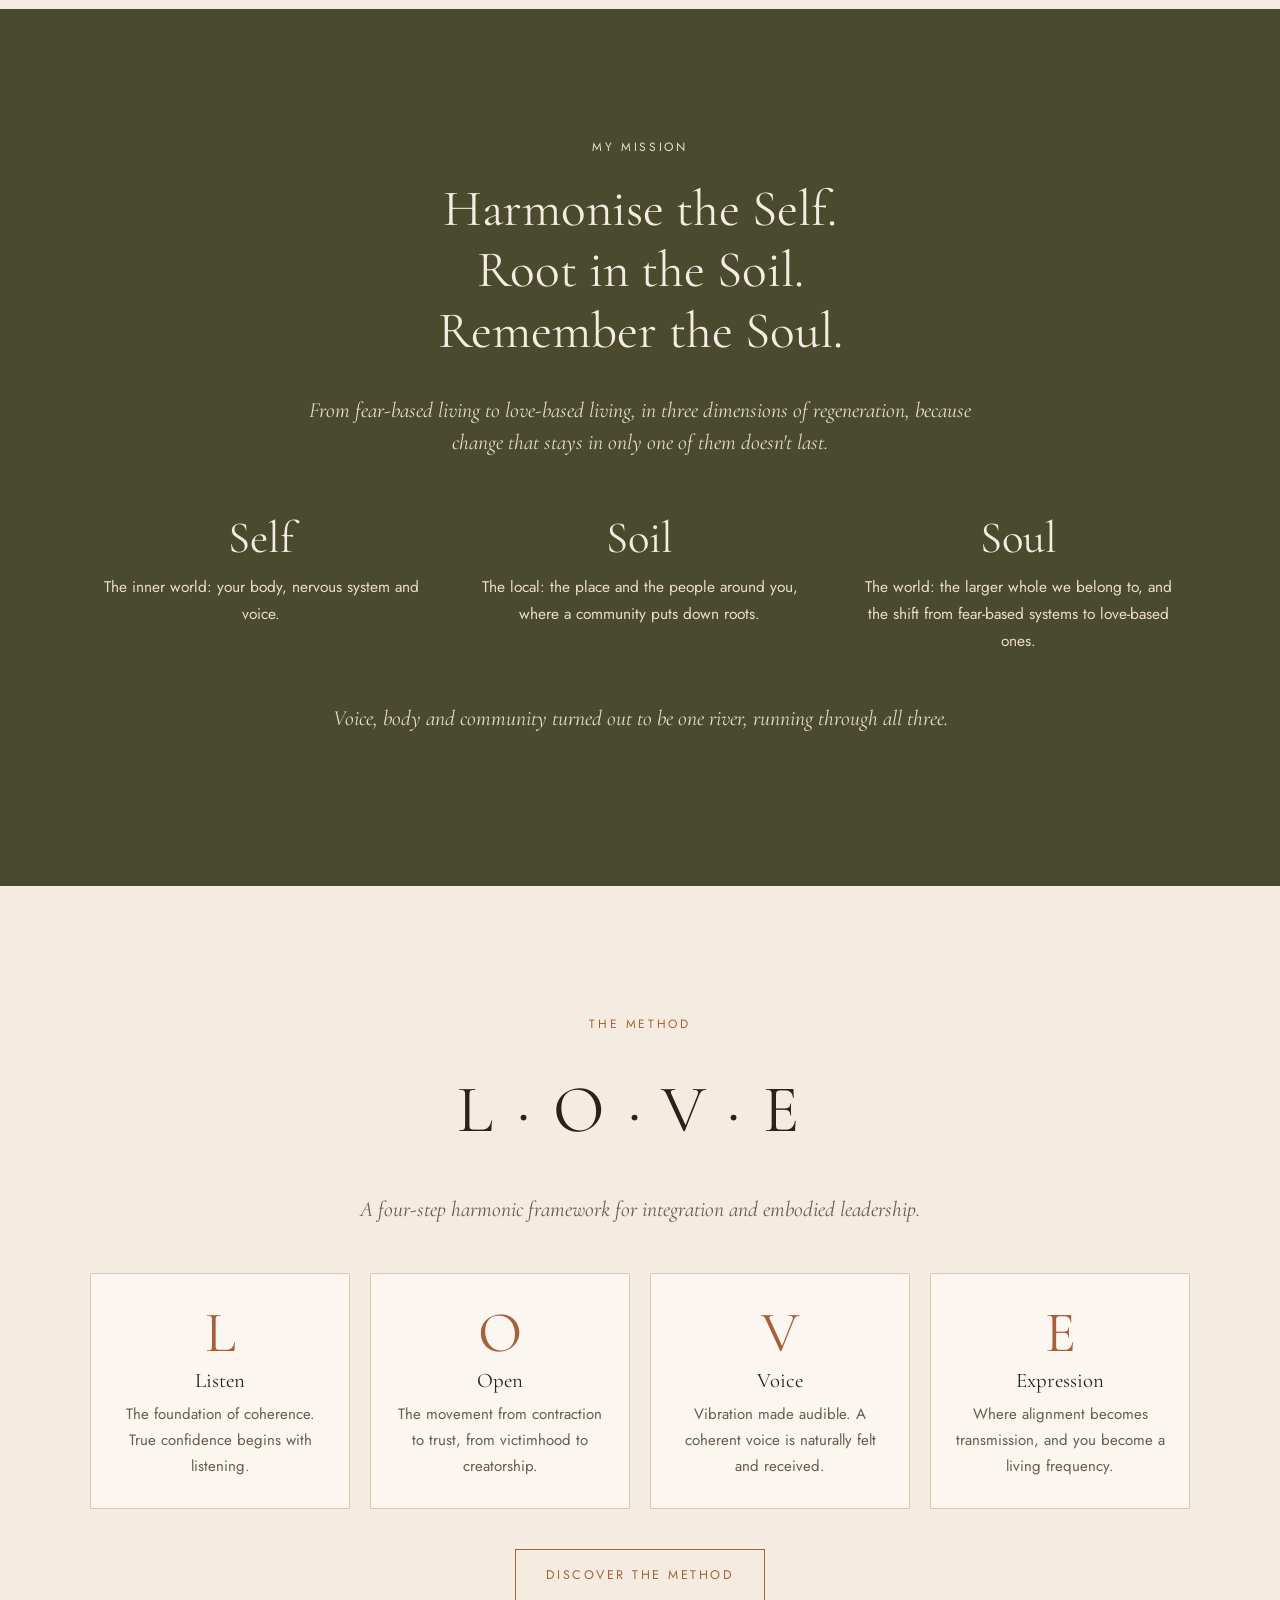
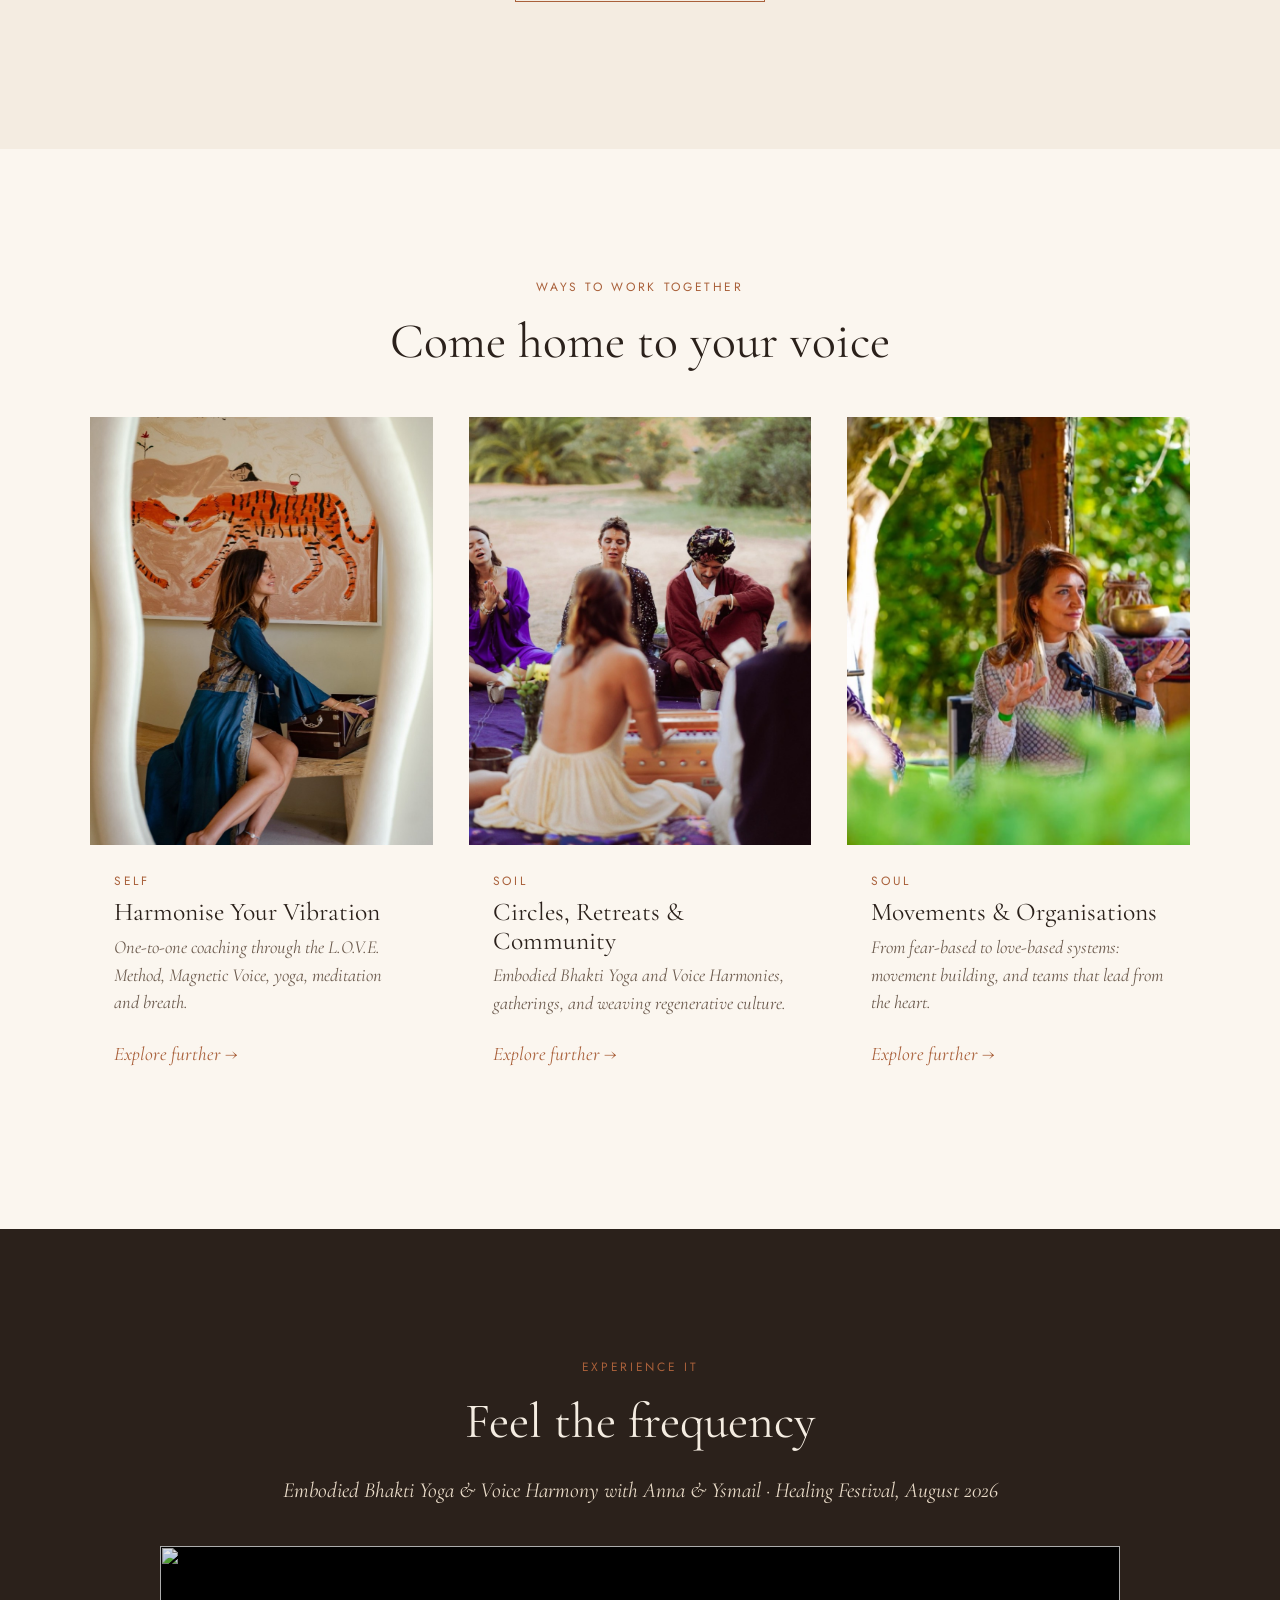
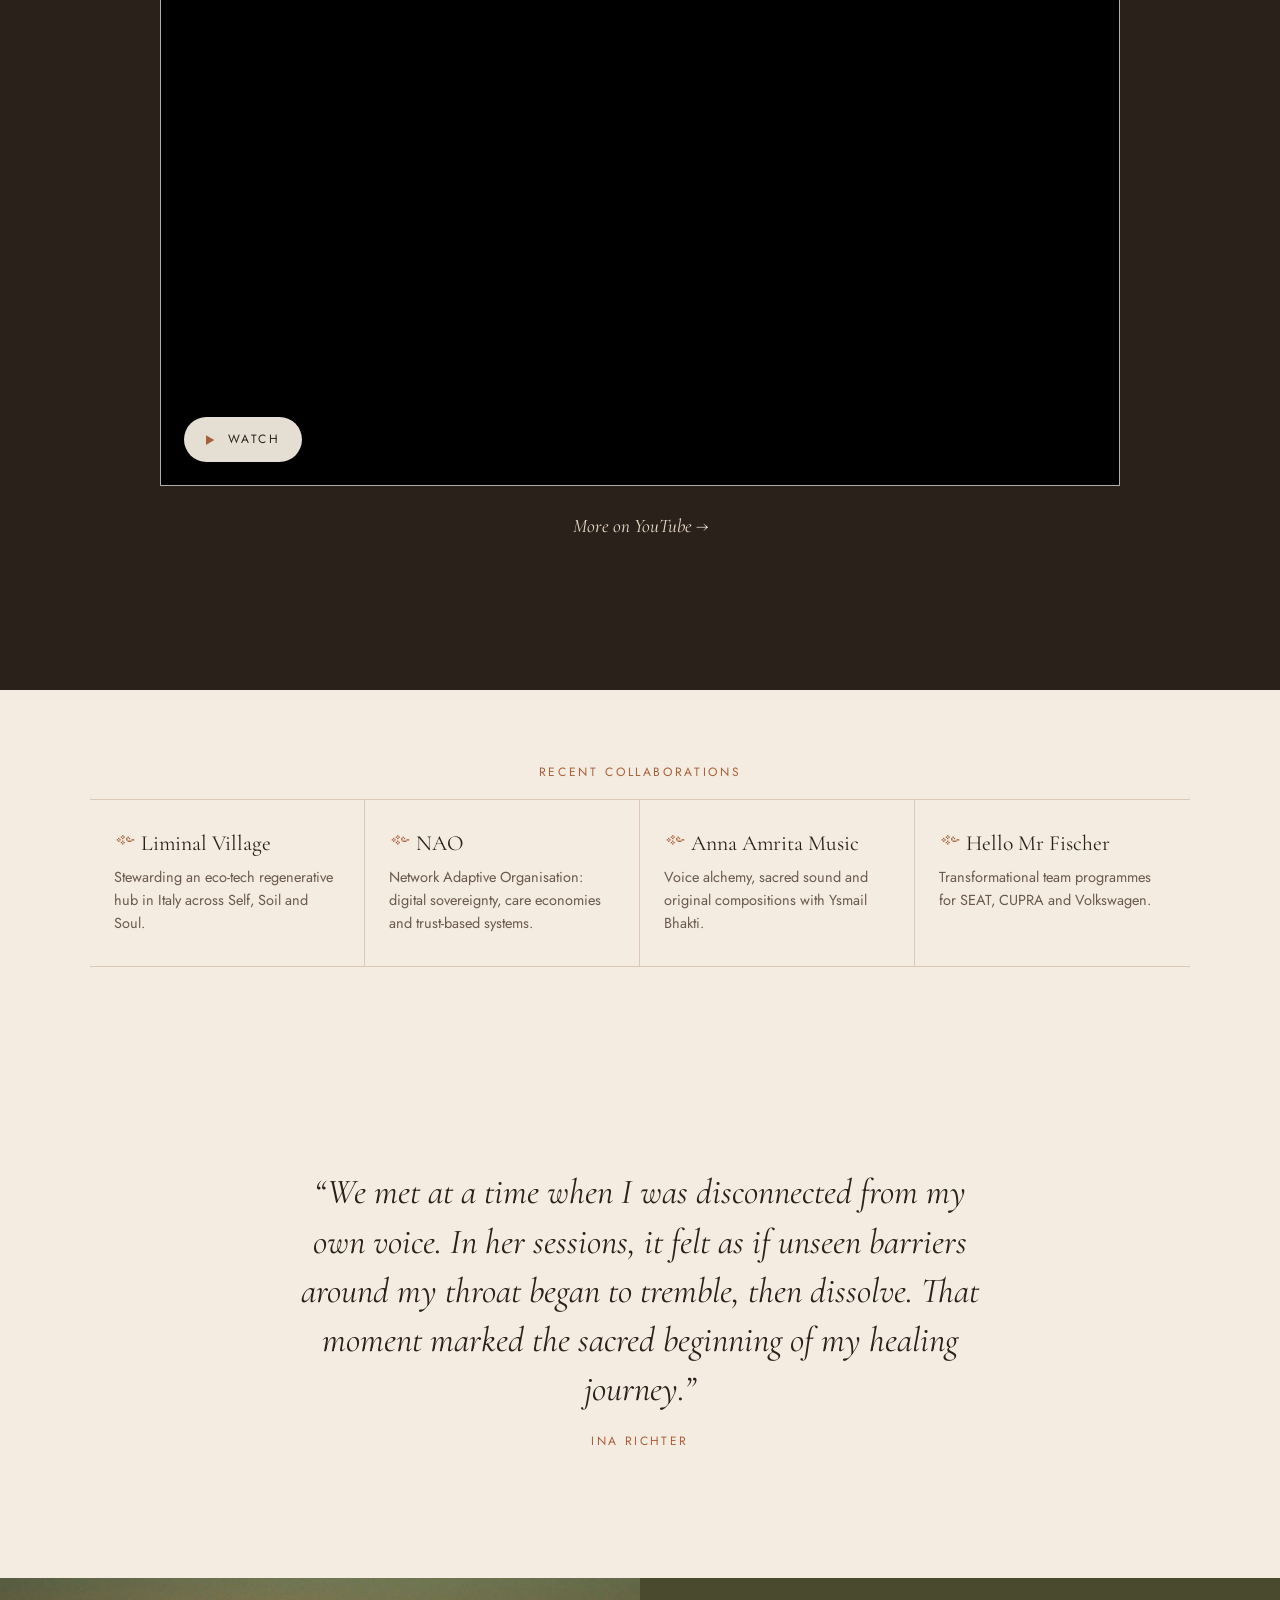
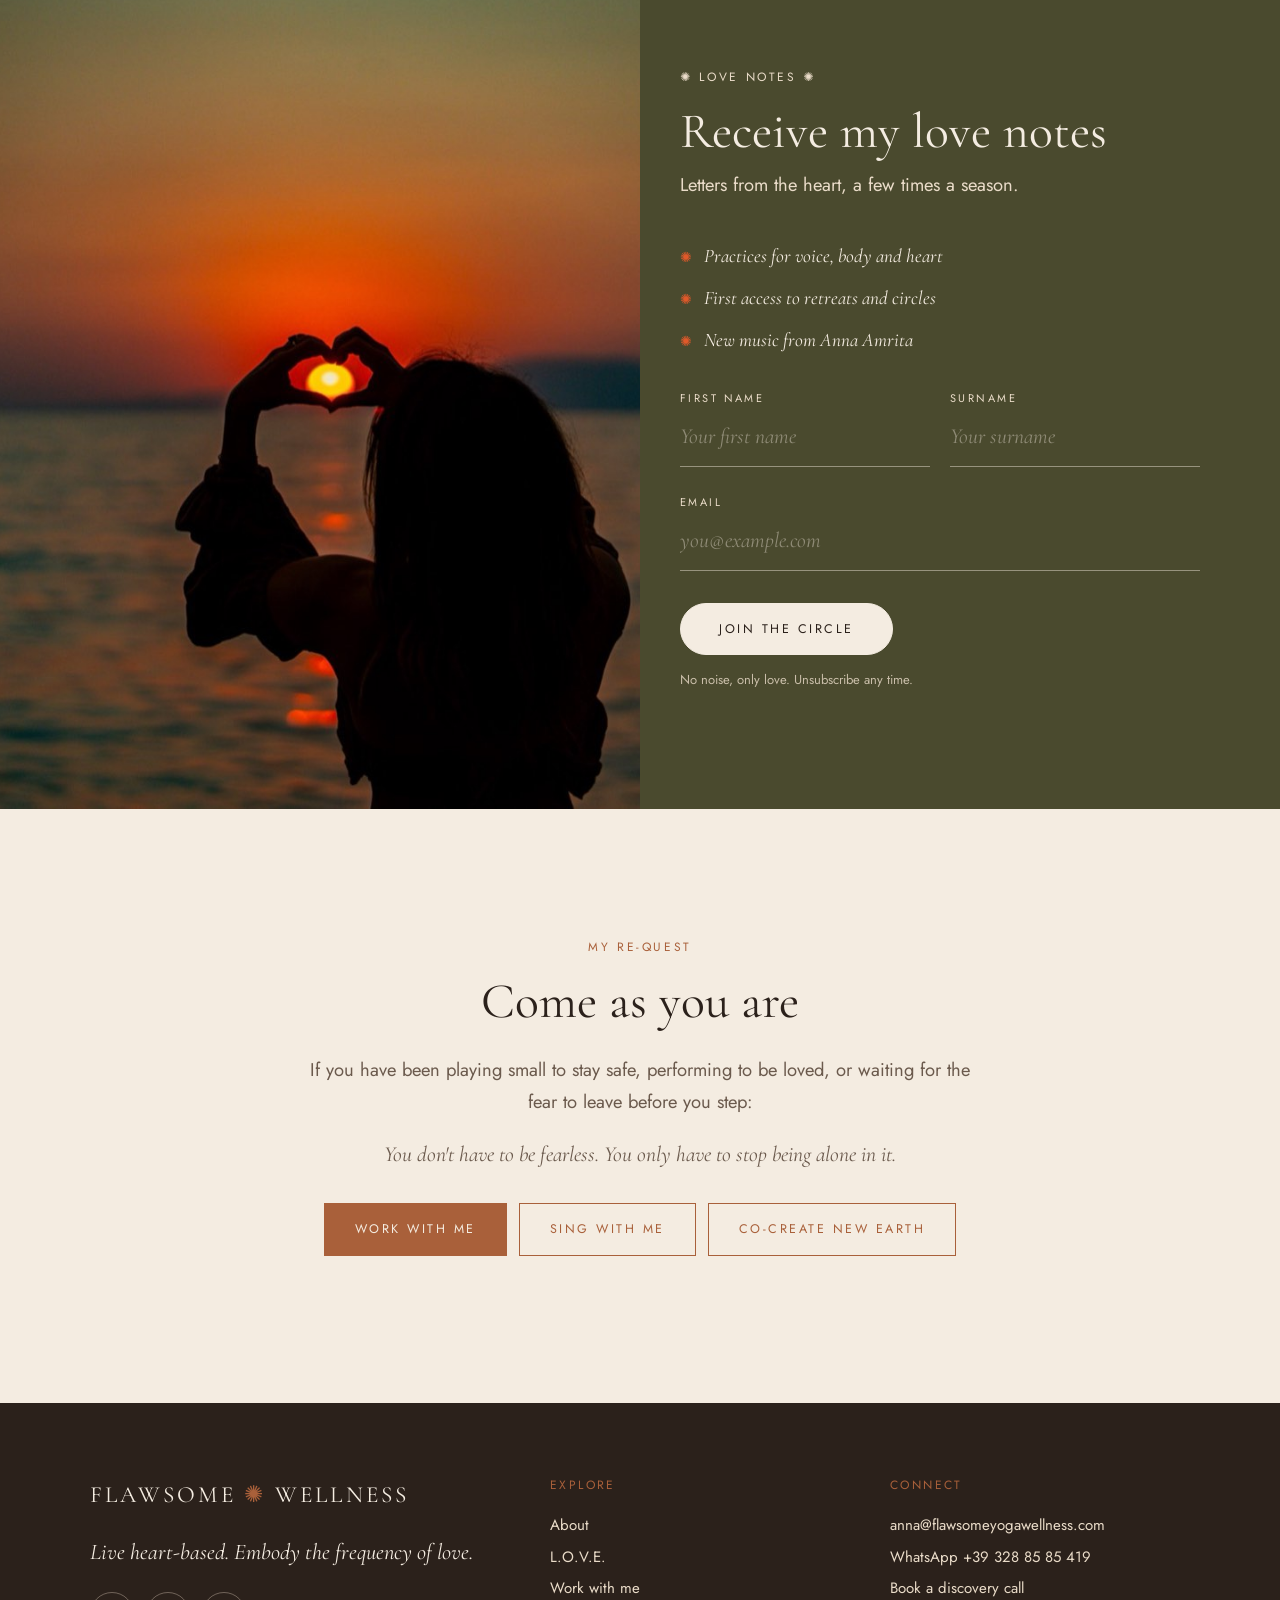
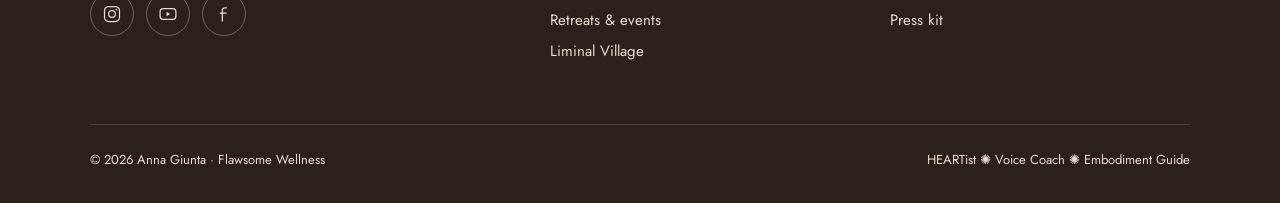
==== commit 9ac860a2: "Add Anna's origin, calling, quest, vision and mission - Home: origin welcome, mission mantra (Harmon" ====
--- a/index.html
+++ b/index.html
@@ -40,9 +40,9 @@
         </div>
         <div class="reveal">
           <span class="eyebrow">Welcome, beautiful soul</span>
-          <h2>Live heart-based. Embody the frequency of love.</h2>
-          <p class="lead">I'm Anna, an Italian-Swiss HEARTist and embodiment and voice coach. For more than nine years I've guided people home to the meeting place of body, heart-womb and voice.</p>
-          <p>I support visionaries and system creators in reclaiming their voice, aligning with purpose, and embodying coherence between body, heart and leadership. My work weaves voice alchemy, somatic intelligence, Bhakti Yoga and regenerative culture design.</p>
+          <h2>The long way home</h2>
+          <p class="lead">I grew up half in a forest, singing to everything that lived there. Then came the city, and twenty years of chasing love and approval in a career built on applause. In 2017 it all fell apart in a single week.</p>
+          <p>Everything I've done since has been the long way home. Today I help people and communities move from fear-based living to love-based living, through voice, body and community.</p>
           <a class="more" href="about.html">Read my story →</a>
         </div>
       </div>
@@ -50,21 +50,24 @@
 
     <section class="section bg-olive">
       <div class="wrap center">
-        <span class="eyebrow">Lived regeneration across</span>
-        <div class="grid-3" style="margin-top:2rem">
+        <span class="eyebrow">My mission</span>
+        <p class="mantra reveal"><span>Harmonise the Self.</span> <span>Root in the Soil.</span> <span>Remember the Soul.</span></p>
+        <p class="tagline narrow reveal">From fear-based living to love-based living, in three dimensions of regeneration, because change that stays in only one of them doesn't last.</p>
+        <div class="grid-3" style="margin-top:3rem">
           <div class="pillar reveal">
             <div class="display">Self</div>
-            <p>Voice, soma and the heart-womb, awakened as one coherent instrument.</p>
+            <p>The inner world: your body, nervous system and voice.</p>
           </div>
           <div class="pillar reveal">
             <div class="display">Soil</div>
-            <p>Land, community and new ways of living, rooted in care and trust.</p>
+            <p>The local: the place and the people around you, where a community puts down roots.</p>
           </div>
           <div class="pillar reveal">
             <div class="display">Soul</div>
-            <p>Bhakti, mantra and sacred sound as a path back to love.</p>
-          </div>
-        </div>
+            <p>The world: the larger whole we belong to, and the shift from fear-based systems to love-based ones.</p>
+          </div>
+        </div>
+        <p class="tagline reveal" style="margin-top:2.5rem">Voice, body and community turned out to be one river, running through all three.</p>
       </div>
     </section>
 
@@ -72,12 +75,12 @@
       <div class="wrap center">
         <span class="eyebrow">The method</span>
         <div class="love-word reveal">L·O·V·E</div>
-        <p class="tagline narrow reveal" style="margin-bottom:3rem">A heart-led pathway from the body to your authentic voice.</p>
+        <p class="tagline narrow reveal" style="margin-bottom:3rem">A four-step harmonic framework for integration and embodied leadership.</p>
         <div class="grid-4">
-          <div class="letter-card placeholder reveal"><p class="display">L</p><h3>Your word</h3><p>A line about this step.</p><span class="todo">Anna to add</span></div>
-          <div class="letter-card placeholder reveal"><p class="display">O</p><h3>Your word</h3><p>A line about this step.</p><span class="todo">Anna to add</span></div>
-          <div class="letter-card placeholder reveal"><p class="display">V</p><h3>Your word</h3><p>A line about this step.</p><span class="todo">Anna to add</span></div>
-          <div class="letter-card placeholder reveal"><p class="display">E</p><h3>Your word</h3><p>A line about this step.</p><span class="todo">Anna to add</span></div>
+          <div class="letter-card reveal"><p class="display">L</p><h3>Listen</h3><p>The foundation of coherence. True confidence begins with listening.</p></div>
+          <div class="letter-card reveal"><p class="display">O</p><h3>Open</h3><p>The movement from contraction to trust, from victimhood to creatorship.</p></div>
+          <div class="letter-card reveal"><p class="display">V</p><h3>Voice</h3><p>Vibration made audible. A coherent voice is naturally felt and received.</p></div>
+          <div class="letter-card reveal"><p class="display">E</p><h3>Expression</h3><p>Where alignment becomes transmission, and you become a living frequency.</p></div>
         </div>
         <p style="margin-top:2.5rem"><a class="btn ghost" href="love-method.html">Discover the method</a></p>
       </div>
@@ -90,23 +93,23 @@
           <h2>Come home to your voice</h2>
         </div>
         <div class="grid-3">
-          <a class="card reveal" href="work-with-me.html#mentorship">
+          <a class="card reveal" href="work-with-me.html#self">
             <div class="card-img"><img src="assets/img/tiger-mirror.jpg" alt="Anna at her harmonium beneath a tiger painting"></div>
-            <div class="card-body"><h3>1:1 Voice &amp; Embodiment Mentorship</h3><p>A devoted container to reclaim your voice and lead from the heart.</p><span class="more">Explore further →</span></div>
+            <div class="card-body"><span class="eyebrow">Self</span><h3>Harmonise Your Vibration</h3><p>One-to-one coaching through the L.O.V.E. Method, Magnetic Voice, yoga, meditation and breath.</p><span class="more">Explore further →</span></div>
           </a>
-          <a class="card reveal" href="events.html">
+          <a class="card reveal" href="work-with-me.html#soil">
             <div class="card-img"><img src="assets/img/kirtan-circle.jpg" alt="A kirtan circle singing with eyes closed"></div>
-            <div class="card-body"><h3>Retreats &amp; Immersions</h3><p>Circles, kirtan and voice alchemy in nature, alone or together.</p><span class="more">Explore further →</span></div>
+            <div class="card-body"><span class="eyebrow">Soil</span><h3>Circles, Retreats &amp; Community</h3><p>Embodied Bhakti Yoga and Voice Harmonies, gatherings, and weaving regenerative culture.</p><span class="more">Explore further →</span></div>
           </a>
-          <a class="card reveal" href="work-with-me.html#teams">
+          <a class="card reveal" href="work-with-me.html#soul">
             <div class="card-img"><img src="assets/img/talk-bowls.jpg" alt="Anna speaking at a microphone beside singing bowls"></div>
-            <div class="card-body"><h3>Teams &amp; Organisations</h3><p>Somatic intelligence, voice and regenerative performance for teams.</p><span class="more">Explore further →</span></div>
+            <div class="card-body"><span class="eyebrow">Soul</span><h3>Movements &amp; Organisations</h3><p>From fear-based to love-based systems: movement building, and teams that lead from the heart.</p><span class="more">Explore further →</span></div>
           </a>
         </div>
       </div>
     </section>
 
-    <section class="section bg-ink">
+    <section class="section bg-ink" id="feel-the-frequency">
       <div class="wrap">
         <div class="center" style="margin-bottom:2.5rem">
           <span class="eyebrow">Experience it</span>
@@ -190,10 +193,15 @@
 
     <section class="section center">
       <div class="narrow reveal">
-        <span class="eyebrow">Ready?</span>
-        <h2>Your voice is the doorway</h2>
-        <p class="tagline">What you long to express is already alive within you.</p>
-        <p style="margin-top:2rem"><a class="btn" href="contact.html">Begin the conversation</a></p>
+        <span class="eyebrow">My re-quest</span>
+        <h2>Come as you are</h2>
+        <p class="lead">If you have been playing small to stay safe, performing to be loved, or waiting for the fear to leave before you step:</p>
+        <p class="tagline">You don't have to be fearless. You only have to stop being alone in it.</p>
+        <p class="request-actions">
+          <a class="btn" href="work-with-me.html">Work with me</a>
+          <a class="btn ghost" href="events.html">Sing with me</a>
+          <a class="btn ghost" href="liminal-village.html">Co-create new earth</a>
+        </p>
       </div>
     </section>
   </main>
--- a/assets/css/style.css
+++ b/assets/css/style.css
@@ -173,6 +173,29 @@
 .pillar p { color: var(--sand-deep); font-size: 15.5px; margin: 0; }
 .pillar .orn { color: var(--sand-deep); }
 
+/* Self · Soil · Soul dimension bands (Work with me) */
+.dimension { background: var(--ink); color: var(--sand); padding: clamp(48px, 7vw, 88px) 0; scroll-margin-top: 72px; }
+.dimension h2 { font-size: clamp(2.6rem, 6vw, 4.6rem); margin-bottom: .15em; }
+.dimension h2 em { display: block; font-size: .38em; font-style: italic; color: var(--sand-deep); letter-spacing: .02em; margin-top: .35em; }
+.dimension .lead { color: var(--sand-deep); max-width: 46ch; margin: 0; }
+.dimension-nav { display: flex; justify-content: center; align-items: center; gap: 18px; margin-top: 1.5rem; }
+.dimension-nav a { font-family: var(--serif); font-size: 1.6rem; color: var(--cinnamon); text-decoration: none; }
+.dimension-nav a:hover { text-decoration: underline; text-underline-offset: 6px; }
+.dimension-nav span { color: var(--line); }
+#mentorship, #magnetic-voice, #teams, #groups { scroll-margin-top: 72px; }
+
+/* Vision list */
+.vision { list-style: none; padding: 0; margin: 2rem 0 0; }
+.vision li { font-family: var(--serif); font-style: italic; font-size: clamp(1.25rem, 2.4vw, 1.6rem); line-height: 1.45; padding: 16px 0; border-top: 1px solid var(--line); }
+.vision li::before { content: "✺"; display: block; font-style: normal; font-size: .85rem; color: var(--cinnamon); margin-bottom: 6px; }
+
+/* Mission mantra and Re-Quest */
+.mantra { font-family: var(--serif); font-size: clamp(1.9rem, 4.2vw, 3.2rem); line-height: 1.2; margin: .4em auto .6em; }
+.mantra span { display: block; }
+.bg-olive .mantra { color: var(--sand); }
+.request-actions { display: flex; gap: 12px; justify-content: center; flex-wrap: wrap; margin-top: 2rem; }
+.card-body .eyebrow { margin-bottom: .4rem; }
+
 /* L.O.V.E. */
 .love-word { font-family: var(--serif); font-size: clamp(2.4rem, 6vw, 4.2rem); letter-spacing: .35em; margin: 0 0 1.5rem; }
 .letter-card { background: var(--paper); border: 1px solid var(--line); padding: 28px 22px; text-align: center; }
